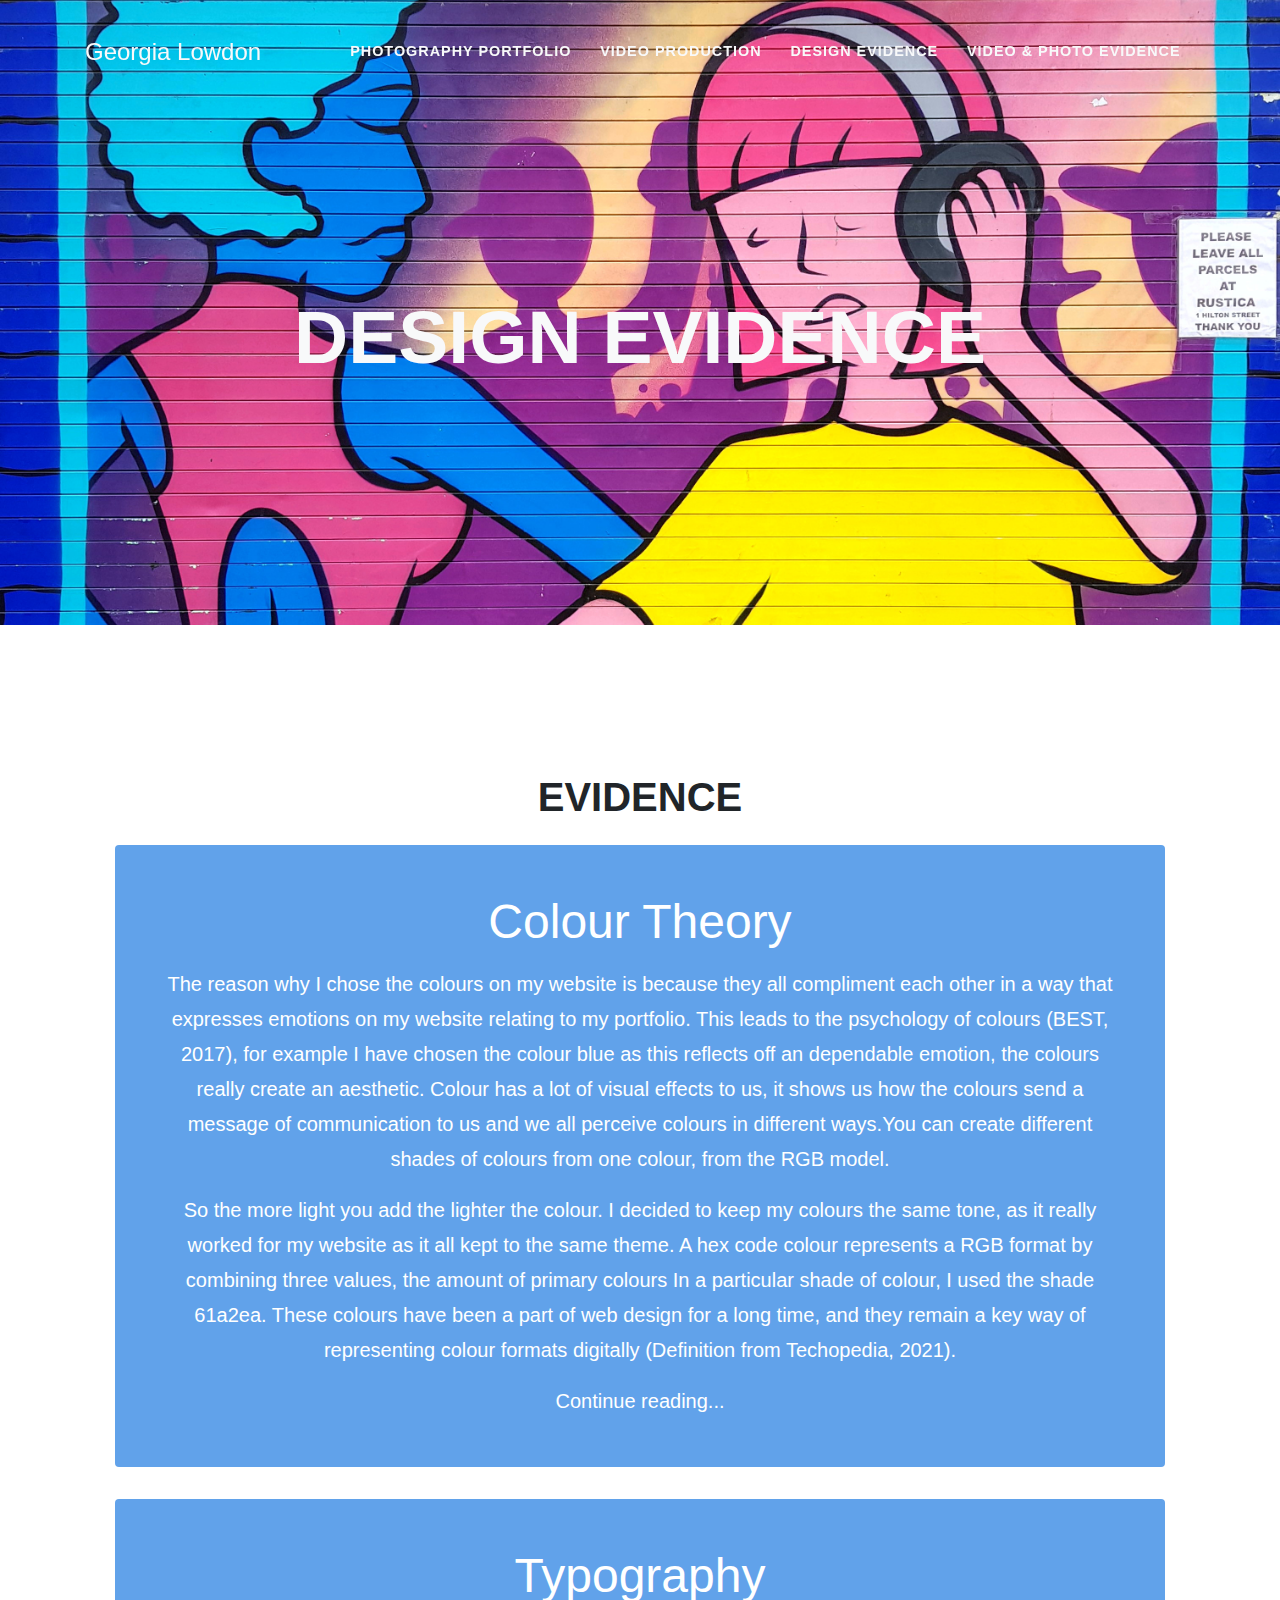
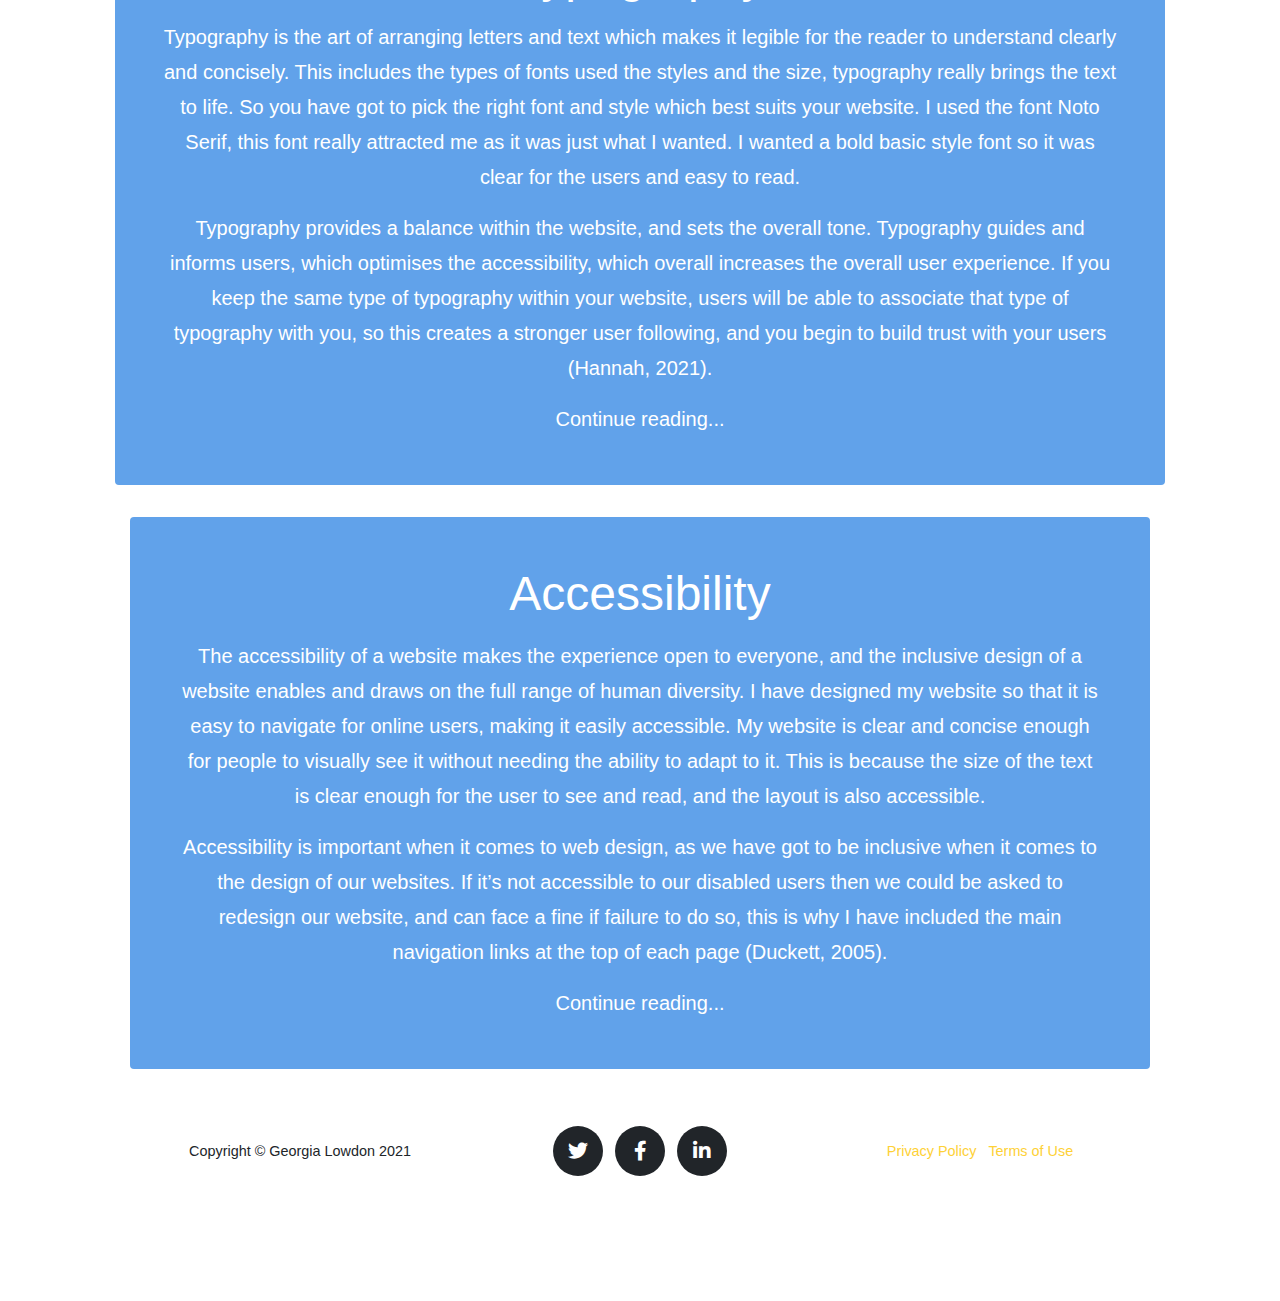
==== design-evidence.html @ f5ad0b50 "Changed some words of colour theory" ====
<!DOCTYPE html>
<html lang="en">

<head>

  <meta charset="utf-8">
  <meta name="viewport" content="width=device-width, initial-scale=1, shrink-to-fit=no">
  <meta name="description" content="">
  <meta name="author" content="">

  <title>Georgia Lowdon</title>

  <!-- Bootstrap core CSS -->
  <link href="vendor/bootstrap/css/bootstrap.min.css" rel="stylesheet">

  <!-- Custom fonts for this template -->
  <link href="vendor/fontawesome-free/css/all.min.css" rel="stylesheet" type="text/css">
  <link href="https://fonts.googleapis.com/css?family=Montserrat:400,700" rel="stylesheet" type="text/css">
  <link href='https://fonts.googleapis.com/css?family=Kaushan+Script' rel='stylesheet' type='text/css'>
  <link href='https://fonts.googleapis.com/css?family=Droid+Serif:400,700,400italic,700italic' rel='stylesheet' type='text/css'>
  <link href='https://fonts.googleapis.com/css?family=Roboto+Slab:400,100,300,700' rel='stylesheet' type='text/css'>
  <link href="https://fonts.googleapis.com/css2?family=Noto+Serif:wght@700&display=swap" rel="stylesheet">
  <link href="https://fonts.googleapis.com/css2?family=Noto+Serif&display=swap" rel="stylesheet">

  <!-- Custom styles for this template -->
  <link href="css/agency.css" rel="stylesheet">

</head>

<body id="page-top">

  <!-- Navigation -->
  <nav class="navbar navbar-expand-lg navbar-dark fixed-top" id="mainNav">
    <div class="container">
      <a class="navbar-brand" href="index.html">Georgia Lowdon</a>
      <button class="navbar-toggler navbar-toggler-right" type="button" data-toggle="collapse" data-target="#navbarResponsive" aria-controls="navbarResponsive" aria-expanded="false" aria-label="Toggle navigation">
        Menu
        <i class="fas fa-bars"></i>
      </button>
      <div class="collapse navbar-collapse" id="navbarResponsive">
        <ul class="navbar-nav text-uppercase ml-auto">
          <li class="nav-item">
            <a class="nav-link" href="photography-portfolio.html">Photography Portfolio</a>
          </li>
          <li class="nav-item">
            <a class="nav-link" href="video-production.html">Video Production</a>
          </li>
          <li class="nav-item">
            <a class="nav-link" href="design-evidence.html">Design Evidence</a>
          </li>
          <li class="nav-item">
            <a class="nav-link" href="video-photography-evidence.html">Video & Photo Evidence</a>
          </li>

        </ul>
      </div>
    </div>
  </nav>

  <!-- Header -->
  <header class="masthead">
    <div class="container">
      <div class="intro-text">
        <div class="intro-heading text-uppercase">Design Evidence</div>
      </div>
    </div>
  </header>

  <!-- Page Content -->
  <div class="container mt-5">

    <!-- About -->
    <section class="page-section" id="about">
      <div class="container">
        <div class="row">
          <div class="col-lg-12 text-center">
            <h2 class="section-heading text-uppercase">Evidence</h2>
            <!-- One Featured Post -->

<div class="container mt-4">

        <div class="jumbotron p-3 p-md-5 text-white rounded featured-background">
          <div class="col-md-12 px-0">
            <h1 class="display-4 font-">Colour Theory</h1>
            <p class="lead my-3">The reason why I chose the colours on my website is because they all compliment each other in a way that expresses emotions on my website relating to my portfolio. This leads to the psychology of colours (BEST, 2017), for example I have chosen the colour blue as this reflects off an dependable emotion, the colours really create an aesthetic. Colour has a lot of visual effects to us, it shows us how the colours send a message of communication to us and we all perceive colours in different ways.You can create different shades of colours from one colour, from the RGB model.</p>
            <p class="lead my-3">So the more light you add the lighter the colour. I decided to keep my colours the same tone, as it really worked for my website as it all kept to the same theme. A hex code colour represents a RGB format by combining three values, the amount of primary colours In a particular shade of colour, I used the shade 61a2ea. These colours have been a part of web design for a long time, and they remain a key way of representing colour formats digitally (Definition from Techopedia, 2021).</p>
            <p class="lead mb-0">Continue reading...</p>
          </div>
        </div>

  </div>

<!-- End of One Featured Post -->

<!-- One Featured Post -->

<div class="container mt-4">

<div class="jumbotron p-3 p-md-5 text-white rounded featured-background">
<div class="col-md-12 px-0">
<h1 class="display-4 font-">Typography</h1>
<p class="lead my-3">Typography is the art of arranging letters and text which makes it legible for the reader to understand clearly and concisely. This includes the types of fonts used the styles and the size, typography really brings the text to life. So you have got to pick the right font and style which best suits your website. I used the font Noto Serif, this font really attracted me as it was just what I wanted. I wanted a bold basic style font so it was clear for the users and easy to read.</p>
<p class="lead my-3">Typography provides a balance within the website, and sets the overall tone. Typography guides and informs users, which optimises the accessibility, which overall increases the overall user experience. If you keep the same type of typography within your website, users will be able to associate that type of typography with you, so this creates a stronger user following, and you begin to build trust with your users (Hannah, 2021).</p>
<p class="lead mb-0">Continue reading...</p>
</div>

</div>

<!-- End of One Featured Post -->

<!-- One Featured Post -->

<div class="container mt-4">

<div class="jumbotron p-3 p-md-5 text-white rounded featured-background">
<div class="col-md-12 px-0">
<h1 class="display-4 font-">Accessibility</h1>
<p class="lead my-3">The accessibility of a website makes the experience open to everyone, and the inclusive design of a website enables and draws on the full range of human diversity. I have designed my website so that it is easy to navigate for online users, making it easily accessible. My website is clear and concise enough for people to visually see it without needing the ability to adapt to it. This is because the size of the text is clear enough for the user to see and read, and the layout is also accessible.</p>
<p class="lead my-3">Accessibility is important when it comes to web design, as we have got to be inclusive when it comes to the design of our websites. If it’s not accessible to our disabled users then we could be asked to redesign our website, and can face a fine if failure to do so, this is why I have included the main navigation links at the top of each page (Duckett, 2005).</p>
<p class="lead mb-0">Continue reading...</p>
</div>

</div>

<!-- End of One Featured Post -->





  <!-- Footer -->
  <footer class="footer">
    <div class="container">
      <div class="row align-items-center">
        <div class="col-md-4">
          <span class="copyright">Copyright &copy; Georgia Lowdon 2021</span>
        </div>
        <div class="col-md-4">
          <ul class="list-inline social-buttons">
            <li class="list-inline-item">
              <a href="#">
                <i class="fab fa-twitter"></i>
              </a>
            </li>
            <li class="list-inline-item">
              <a href="#">
                <i class="fab fa-facebook-f"></i>
              </a>
            </li>
            <li class="list-inline-item">
              <a href="#">
                <i class="fab fa-linkedin-in"></i>
              </a>
            </li>
          </ul>
        </div>
        <div class="col-md-4">
          <ul class="list-inline quicklinks">
            <li class="list-inline-item">
              <a href="#">Privacy Policy</a>
            </li>
            <li class="list-inline-item">
              <a href="#">Terms of Use</a>
            </li>
          </ul>
        </div>
      </div>
    </div>
  </footer>

  <!-- Portfolio Modals -->

  <!-- Modal 1 -->
  <div class="portfolio-modal modal fade" id="portfolioModal1" tabindex="-1" role="dialog" aria-hidden="true">
    <div class="modal-dialog">
      <div class="modal-content">
        <div class="close-modal" data-dismiss="modal">
          <div class="lr">
            <div class="rl"></div>
          </div>
        </div>
        <div class="container">
          <div class="row">
            <div class="col-lg-8 mx-auto">
              <div class="modal-body">
                <!-- Project Details Go Here -->
                <h2 class="text-uppercase">Project Name</h2>
                <p class="item-intro text-muted">Lorem ipsum dolor sit amet consectetur.</p>
                <img class="img-fluid d-block mx-auto" src="img/portfolio/01-full.jpg" alt="">
                <p>Use this area to describe your project. Lorem ipsum dolor sit amet, consectetur adipisicing elit. Est blanditiis dolorem culpa incidunt minus dignissimos deserunt repellat aperiam quasi sunt officia expedita beatae cupiditate, maiores repudiandae, nostrum, reiciendis facere nemo!</p>
                <ul class="list-inline">
                  <li>Date: January 2017</li>
                  <li>Client: Threads</li>
                  <li>Category: Illustration</li>
                </ul>
                <button class="btn btn-primary" data-dismiss="modal" type="button">
                  <i class="fas fa-times"></i>
                  Close Project</button>
              </div>
            </div>
          </div>
        </div>
      </div>
    </div>
  </div>

  <!-- Modal 2 -->
  <div class="portfolio-modal modal fade" id="portfolioModal2" tabindex="-1" role="dialog" aria-hidden="true">
    <div class="modal-dialog">
      <div class="modal-content">
        <div class="close-modal" data-dismiss="modal">
          <div class="lr">
            <div class="rl"></div>
          </div>
        </div>
        <div class="container">
          <div class="row">
            <div class="col-lg-8 mx-auto">
              <div class="modal-body">
                <!-- Project Details Go Here -->
                <h2 class="text-uppercase">Project Name</h2>
                <p class="item-intro text-muted">Lorem ipsum dolor sit amet consectetur.</p>
                <img class="img-fluid d-block mx-auto" src="img/portfolio/02-full.jpg" alt="">
                <p>Use this area to describe your project. Lorem ipsum dolor sit amet, consectetur adipisicing elit. Est blanditiis dolorem culpa incidunt minus dignissimos deserunt repellat aperiam quasi sunt officia expedita beatae cupiditate, maiores repudiandae, nostrum, reiciendis facere nemo!</p>
                <ul class="list-inline">
                  <li>Date: January 2017</li>
                  <li>Client: Explore</li>
                  <li>Category: Graphic Design</li>
                </ul>
                <button class="btn btn-primary" data-dismiss="modal" type="button">
                  <i class="fas fa-times"></i>
                  Close Project</button>
              </div>
            </div>
          </div>
        </div>
      </div>
    </div>
  </div>

  <!-- Modal 3 -->
  <div class="portfolio-modal modal fade" id="portfolioModal3" tabindex="-1" role="dialog" aria-hidden="true">
    <div class="modal-dialog">
      <div class="modal-content">
        <div class="close-modal" data-dismiss="modal">
          <div class="lr">
            <div class="rl"></div>
          </div>
        </div>
        <div class="container">
          <div class="row">
            <div class="col-lg-8 mx-auto">
              <div class="modal-body">
                <!-- Project Details Go Here -->
                <h2 class="text-uppercase">Project Name</h2>
                <p class="item-intro text-muted">Lorem ipsum dolor sit amet consectetur.</p>
                <img class="img-fluid d-block mx-auto" src="img/portfolio/03-full.jpg" alt="">
                <p>Use this area to describe your project. Lorem ipsum dolor sit amet, consectetur adipisicing elit. Est blanditiis dolorem culpa incidunt minus dignissimos deserunt repellat aperiam quasi sunt officia expedita beatae cupiditate, maiores repudiandae, nostrum, reiciendis facere nemo!</p>
                <ul class="list-inline">
                  <li>Date: January 2017</li>
                  <li>Client: Finish</li>
                  <li>Category: Identity</li>
                </ul>
                <button class="btn btn-primary" data-dismiss="modal" type="button">
                  <i class="fas fa-times"></i>
                  Close Project</button>
              </div>
            </div>
          </div>
        </div>
      </div>
    </div>
  </div>

  <!-- Modal 4 -->
  <div class="portfolio-modal modal fade" id="portfolioModal4" tabindex="-1" role="dialog" aria-hidden="true">
    <div class="modal-dialog">
      <div class="modal-content">
        <div class="close-modal" data-dismiss="modal">
          <div class="lr">
            <div class="rl"></div>
          </div>
        </div>
        <div class="container">
          <div class="row">
            <div class="col-lg-8 mx-auto">
              <div class="modal-body">
                <!-- Project Details Go Here -->
                <h2 class="text-uppercase">Project Name</h2>
                <p class="item-intro text-muted">Lorem ipsum dolor sit amet consectetur.</p>
                <img class="img-fluid d-block mx-auto" src="img/portfolio/04-full.jpg" alt="">
                <p>Use this area to describe your project. Lorem ipsum dolor sit amet, consectetur adipisicing elit. Est blanditiis dolorem culpa incidunt minus dignissimos deserunt repellat aperiam quasi sunt officia expedita beatae cupiditate, maiores repudiandae, nostrum, reiciendis facere nemo!</p>
                <ul class="list-inline">
                  <li>Date: January 2017</li>
                  <li>Client: Lines</li>
                  <li>Category: Branding</li>
                </ul>
                <button class="btn btn-primary" data-dismiss="modal" type="button">
                  <i class="fas fa-times"></i>
                  Close Project</button>
              </div>
            </div>
          </div>
        </div>
      </div>
    </div>
  </div>

  <!-- Modal 5 -->
  <div class="portfolio-modal modal fade" id="portfolioModal5" tabindex="-1" role="dialog" aria-hidden="true">
    <div class="modal-dialog">
      <div class="modal-content">
        <div class="close-modal" data-dismiss="modal">
          <div class="lr">
            <div class="rl"></div>
          </div>
        </div>
        <div class="container">
          <div class="row">
            <div class="col-lg-8 mx-auto">
              <div class="modal-body">
                <!-- Project Details Go Here -->
                <h2 class="text-uppercase">Project Name</h2>
                <p class="item-intro text-muted">Lorem ipsum dolor sit amet consectetur.</p>
                <img class="img-fluid d-block mx-auto" src="img/portfolio/05-full.jpg" alt="">
                <p>Use this area to describe your project. Lorem ipsum dolor sit amet, consectetur adipisicing elit. Est blanditiis dolorem culpa incidunt minus dignissimos deserunt repellat aperiam quasi sunt officia expedita beatae cupiditate, maiores repudiandae, nostrum, reiciendis facere nemo!</p>
                <ul class="list-inline">
                  <li>Date: January 2017</li>
                  <li>Client: Southwest</li>
                  <li>Category: Website Design</li>
                </ul>
                <button class="btn btn-primary" data-dismiss="modal" type="button">
                  <i class="fas fa-times"></i>
                  Close Project</button>
              </div>
            </div>
          </div>
        </div>
      </div>
    </div>
  </div>

  <!-- Modal 6 -->
  <div class="portfolio-modal modal fade" id="portfolioModal6" tabindex="-1" role="dialog" aria-hidden="true">
    <div class="modal-dialog">
      <div class="modal-content">
        <div class="close-modal" data-dismiss="modal">
          <div class="lr">
            <div class="rl"></div>
          </div>
        </div>
        <div class="container">
          <div class="row">
            <div class="col-lg-8 mx-auto">
              <div class="modal-body">
                <!-- Project Details Go Here -->
                <h2 class="text-uppercase">Project Name</h2>
                <p class="item-intro text-muted">Lorem ipsum dolor sit amet consectetur.</p>
                <img class="img-fluid d-block mx-auto" src="img/portfolio/06-full.jpg" alt="">
                <p>Use this area to describe your project. Lorem ipsum dolor sit amet, consectetur adipisicing elit. Est blanditiis dolorem culpa incidunt minus dignissimos deserunt repellat aperiam quasi sunt officia expedita beatae cupiditate, maiores repudiandae, nostrum, reiciendis facere nemo!</p>
                <ul class="list-inline">
                  <li>Date: January 2017</li>
                  <li>Client: Window</li>
                  <li>Category: Photography</li>
                </ul>
                <button class="btn btn-primary" data-dismiss="modal" type="button">
                  <i class="fas fa-times"></i>
                  Close Project</button>
              </div>
            </div>
          </div>
        </div>
      </div>
    </div>
  </div>

  <!-- Bootstrap core JavaScript -->
  <script src="vendor/jquery/jquery.min.js"></script>
  <script src="vendor/bootstrap/js/bootstrap.bundle.min.js"></script>

  <!-- Plugin JavaScript -->
  <script src="vendor/jquery-easing/jquery.easing.min.js"></script>



  <!-- Custom scripts for this template -->
  <script src="js/agency.min.js"></script>

</body>

</html>
---- css/agency.css ----
/*!
 * Start Bootstrap - Agency v5.2.2 (https://startbootstrap.com/template-overviews/agency)
 * Copyright 2013-2019 Start Bootstrap
 * Licensed under MIT (https://github.com/BlackrockDigital/startbootstrap-agency/blob/master/LICENSE)
 */

body {
  overflow-x: hidden;
  font-family: 'Cabin', sans-serif;
}

p {
  line-height: 1.75;
}

a {
  color: #fed136;
}

a:hover {
  color: #fec503;
}

.text-primary {
  color: #fed136 !important;
}

h1,
h2,
h3,
h4,
h5,
h6 {
  font-weight: 700;
font-family: 'Cabin', sans-serif;
}

.page-section {
  padding: 100px 0;
}

.page-section h2.section-heading {
  font-size: 40px;
  margin-top: 0;
  margin-bottom: 15px;
}

.page-section h3.section-subheading {
  font-size: 16px;
  font-weight: 400;
  font-style: normal;
  margin-bottom: 75px;
  text-transform: none;
  font-family: 'Cabin', sans-serif;
}

@media (min-width: 768px) {
  section {
    padding: 150px 0;
  }
}

::-moz-selection {
  background: #fed136;
  text-shadow: none;
}

::selection {
  background: #fed136;
  text-shadow: none;
}

img::-moz-selection {
  background: transparent;
}

img::selection {
  background: transparent;
}

img::-moz-selection {
  background: transparent;
}

.btn {
font-family: 'Cabin', sans-serif;
}

.btn-xl {
  font-size: 18px;
  padding: 20px 40px;
}

.btn-primary {
  background-color: #d61f31;
  border-color: #d61f31;
}

.btn-primary:active, .btn-primary:focus, .btn-primary:hover {
  background-color: #fec810 !important;
  border-color: #fec810 !important;
  color: #d61f31;
}

.btn-primary:active, .btn-primary:focus {
  box-shadow: 0 0 0 0.2rem rgba(254, 209, 55, 0.5) !important;
}

/* Featured Posts
------------------------- */

.featured-background {
  background-color: #61a2ea;
}

.display-4 {
  font-size: 2.5rem;
}
@media (min-width: 768px) {
  .display-4 {
    font-size: 3rem;
  }
}

.card-img-right {
  height: 100%;
  border-radius: 0 3px 3px 0;
}

.flex-auto {
  -ms-flex: 0 0 auto;
  -webkit-box-flex: 0;
  flex: 0 0 auto;
}

.h-250 { height: 250px; }
@media (min-width: 768px) {
  .h-md-250 { height: 250px; }
}

.border-top { border-top: 1px solid #e5e5e5; }
.border-bottom { border-bottom: 1px solid #e5e5e5; }

.box-shadow { box-shadow: 0 .25rem .75rem rgba(0, 0, 0, .05); }

/*
 * Blog name and description
 */
.blog-title {
  margin-bottom: 0;
  font-size: 2rem;
  font-weight: 400;
}
.blog-description {
  font-size: 1.1rem;
  color: #999;
}

@media (min-width: 40em) {
  .blog-title {
    font-size: 3.5rem;
  }
}

/* Featured Posts End
------------------------- */

#mainNav {
  background-color: #212529;
}

#mainNav .navbar-toggler {
  font-size: 12px;
  right: 0;
  padding: 13px;
  text-transform: uppercase;
  color: white;
  border: 0;
  background-color:#f8f9fa ;
font-family: 'Cabin', sans-serif;
}

#mainNav .navbar-brand {
  color:  #f8f9fa;
  font-family: 'Cabin', sans-serif;
}

#mainNav .navbar-brand.active, #mainNav .navbar-brand:active, #mainNav .navbar-brand:focus, #mainNav .navbar-brand:hover {
  color: #f8f9fa;
}

#mainNav .navbar-nav .nav-item .nav-link {
  font-size: 90%;
  font-weight: bold;
  padding: 0.75em 0;
  letter-spacing: 1px;
  color: #f8f9fa;
font-family: 'Cabin', sans-serif;
}

#mainNav .navbar-nav .nav-item .nav-link.active, #mainNav .navbar-nav .nav-item .nav-link:hover {
  color: #61a2ea;
}

@media (min-width: 992px) {
  #mainNav {
    padding-top: 25px;
    padding-bottom: 25px;
    transition: padding-top 0.3s, padding-bottom 0.3s;
    border: none;
    background-color: transparent;
  }
  #mainNav .navbar-brand {
    font-size: 1.5em;
    transition: all 0.3s;
  }
  #mainNav .navbar-nav .nav-item .nav-link {
    padding: 1.1em 1em !important;
  }
  #mainNav.navbar-shrink {
    padding-top: 0;
    padding-bottom: 0;
    background-color: #212529;
  }
  #mainNav.navbar-shrink .navbar-brand {
    font-size: 1.25em;
    padding: 12px 0;
  }
}

header.masthead {
  text-align: center;
  color: #f8f9fa;
  background-image: url("../img/portfolio-image-8.jpg");
  background-repeat: no-repeat;
  background-attachment: scroll;
  background-position: center center;
  background-size: cover;
}

header.masthead .intro-text {
  padding-top: 150px;
  padding-bottom: 100px;
}

header.masthead .intro-text .intro-lead-in {
  font-size: 22px;
  font-style: normal;
  line-height: 22px;
  margin-bottom: 25px;
  font-family: 'Cabin', sans-serif;
}

header.masthead .intro-text .intro-heading {
  font-size: 50px;
  font-weight: 700;
  line-height: 50px;
  margin-bottom: 25px;
font-family: 'Cabin', sans-serif;
}

@media (min-width: 768px) {
  header.masthead .intro-text {
    padding-top: 300px;
    padding-bottom: 200px;
  }
  header.masthead .intro-text .intro-lead-in {
    font-size: 40px;
    font-style: italic;
    line-height: 40px;
    margin-bottom: 25px;
    font-family: 'Cabin', sans-serif;
  }
  header.masthead .intro-text .intro-heading {
    font-size: 75px;
    font-weight: 700;
    line-height: 75px;
    margin-bottom: 50px;
font-family: 'Cabin', sans-serif;
  }
}

.service-heading {
  margin: 15px 0;
  text-transform: none;
}

#portfolio .portfolio-item {
  right: 0;
  margin: 0 0 15px;
}

#portfolio .portfolio-item .portfolio-link {
  position: relative;
  display: block;
  max-width: 400px;
  margin: 0 auto;
  cursor: pointer;
}

#portfolio .portfolio-item .portfolio-link .portfolio-hover {
  position: absolute;
  width: 100%;
  height: 100%;
  transition: all ease 0.5s;
  opacity: 0;
  background: rgba(254, 209, 54, 0.9);
}

#portfolio .portfolio-item .portfolio-link .portfolio-hover:hover {
  opacity: 1;
}

#portfolio .portfolio-item .portfolio-link .portfolio-hover .portfolio-hover-content {
  font-size: 20px;
  position: absolute;
  top: 50%;
  width: 100%;
  height: 20px;
  margin-top: -12px;
  text-align: center;
  color: white;
}

#portfolio .portfolio-item .portfolio-link .portfolio-hover .portfolio-hover-content i {
  margin-top: -12px;
}

#portfolio .portfolio-item .portfolio-link .portfolio-hover .portfolio-hover-content h3,
#portfolio .portfolio-item .portfolio-link .portfolio-hover .portfolio-hover-content h4 {
  margin: 0;
}

#portfolio .portfolio-item .portfolio-caption {
  max-width: 400px;
  margin: 0 auto;
  padding: 25px;
  text-align: center;
  background-color: #fff;
}

#portfolio .portfolio-item .portfolio-caption h4 {
  margin: 0;
  text-transform: none;
}

#portfolio .portfolio-item .portfolio-caption p {
  font-size: 16px;
  font-style: italic;
  margin: 0;
  font-family: 'Cabin', sans-serif;
}

#portfolio * {
  z-index: 2;
}

@media (min-width: 767px) {
  #portfolio .portfolio-item {
    margin: 0 0 30px;
  }
}

.portfolio-modal .modal-dialog {
  margin: 1rem;
  max-width: 100vw;
}

.portfolio-modal .modal-content {
  padding: 100px 0;
  text-align: center;
}

.portfolio-modal .modal-content h2 {
  font-size: 3em;
  margin-bottom: 15px;
}

.portfolio-modal .modal-content p {
  margin-bottom: 30px;
}

.portfolio-modal .modal-content p.item-intro {
  font-size: 16px;
  font-style: italic;
  margin: 20px 0 30px;
  font-family: 'Cabin', sans-serif;
}

.portfolio-modal .modal-content ul.list-inline {
  margin-top: 0;
  margin-bottom: 30px;
}

.portfolio-modal .modal-content img {
  margin-bottom: 30px;
}

.portfolio-modal .modal-content button {
  cursor: pointer;
}

.portfolio-modal .close-modal {
  position: absolute;
  top: 25px;
  right: 25px;
  width: 75px;
  height: 75px;
  cursor: pointer;
  background-color: transparent;
}

.portfolio-modal .close-modal:hover {
  opacity: 0.3;
}

.portfolio-modal .close-modal .lr {
  /* Safari and Chrome */
  z-index: 1051;
  width: 1px;
  height: 75px;
  margin-left: 35px;
  /* IE 9 */
  transform: rotate(45deg);
  background-color: #212529;
}

.portfolio-modal .close-modal .lr .rl {
  /* Safari and Chrome */
  z-index: 1052;
  width: 1px;
  height: 75px;
  /* IE 9 */
  transform: rotate(90deg);
  background-color: #212529;
}

.timeline {
  position: relative;
  padding: 0;
  list-style: none;
}

.timeline:before {
  position: absolute;
  top: 0;
  bottom: 0;
  left: 40px;
  width: 2px;
  margin-left: -1.5px;
  content: '';
  background-color: #e9ecef;
}

.timeline > li {
  position: relative;
  min-height: 50px;
  margin-bottom: 50px;
}

.timeline > li:after, .timeline > li:before {
  display: table;
  content: ' ';
}

.timeline > li:after {
  clear: both;
}

.timeline > li .timeline-panel {
  position: relative;
  float: right;
  width: 100%;
  padding: 0 20px 0 100px;
  text-align: left;
}

.timeline > li .timeline-panel:before {
  right: auto;
  left: -15px;
  border-right-width: 15px;
  border-left-width: 0;
}

.timeline > li .timeline-panel:after {
  right: auto;
  left: -14px;
  border-right-width: 14px;
  border-left-width: 0;
}

.timeline > li .timeline-image {
  position: absolute;
  z-index: 100;
  left: 0;
  width: 80px;
  height: 80px;
  margin-left: 0;
  text-align: center;
  color: white;
  border: 7px solid #e9ecef;
  border-radius: 100%;
  background-color: #fed136;
}

.timeline > li .timeline-image h4 {
  font-size: 10px;
  line-height: 14px;
  margin-top: 12px;
}

.timeline > li.timeline-inverted > .timeline-panel {
  float: right;
  padding: 0 20px 0 100px;
  text-align: left;
}

.timeline > li.timeline-inverted > .timeline-panel:before {
  right: auto;
  left: -15px;
  border-right-width: 15px;
  border-left-width: 0;
}

.timeline > li.timeline-inverted > .timeline-panel:after {
  right: auto;
  left: -14px;
  border-right-width: 14px;
  border-left-width: 0;
}

.timeline > li:last-child {
  margin-bottom: 0;
}

.timeline .timeline-heading h4 {
  margin-top: 0;
  color: inherit;
}

.timeline .timeline-heading h4.subheading {
  text-transform: none;
}

.timeline .timeline-body > ul,
.timeline .timeline-body > p {
  margin-bottom: 0;
}

@media (min-width: 768px) {
  .timeline:before {
    left: 50%;
  }
  .timeline > li {
    min-height: 100px;
    margin-bottom: 100px;
  }
  .timeline > li .timeline-panel {
    float: left;
    width: 41%;
    padding: 0 20px 20px 30px;
    text-align: right;
  }
  .timeline > li .timeline-image {
    left: 50%;
    width: 100px;
    height: 100px;
    margin-left: -50px;
  }
  .timeline > li .timeline-image h4 {
    font-size: 13px;
    line-height: 18px;
    margin-top: 16px;
  }
  .timeline > li.timeline-inverted > .timeline-panel {
    float: right;
    padding: 0 30px 20px 20px;
    text-align: left;
  }
}

@media (min-width: 992px) {
  .timeline > li {
    min-height: 150px;
  }
  .timeline > li .timeline-panel {
    padding: 0 20px 20px;
  }
  .timeline > li .timeline-image {
    width: 150px;
    height: 150px;
    margin-left: -75px;
  }
  .timeline > li .timeline-image h4 {
    font-size: 18px;
    line-height: 26px;
    margin-top: 30px;
  }
  .timeline > li.timeline-inverted > .timeline-panel {
    padding: 0 20px 20px;
  }
}

@media (min-width: 1200px) {
  .timeline > li {
    min-height: 170px;
  }
  .timeline > li .timeline-panel {
    padding: 0 20px 20px 100px;
  }
  .timeline > li .timeline-image {
    width: 170px;
    height: 170px;
    margin-left: -85px;
  }
  .timeline > li .timeline-image h4 {
    margin-top: 40px;
  }
  .timeline > li.timeline-inverted > .timeline-panel {
    padding: 0 100px 20px 20px;
  }
}

.team-member {
  margin-bottom: 50px;
  text-align: center;
}

.team-member img {
  width: 225px;
  height: 225px;
  border: 7px solid rgba(0, 0, 0, 0.1);
}

.team-member h4 {
  margin-top: 25px;
  margin-bottom: 0;
  text-transform: none;
}

.team-member p {
  margin-top: 0;
}

section#contact {
  background-color: #212529;
  background-image: url("../img/map-image.png");
  background-repeat: no-repeat;
  background-position: center;
}

section#contact .section-heading {
  color: #fff;
}

section#contact .form-group {
  margin-bottom: 25px;
}

section#contact .form-group input,
section#contact .form-group textarea {
  padding: 20px;
}

section#contact .form-group input.form-control {
  height: auto;
}

section#contact .form-group textarea.form-control {
  height: 248px;
}

section#contact .form-control:focus {
  border-color: #fed136;
  box-shadow: none;
}

section#contact ::-webkit-input-placeholder {
  font-weight: 700;
  color: #f8f9fa;
font-family: 'Cabin', sans-serif;
}

section#contact :-moz-placeholder {
  font-weight: 700;
  color: #f8f9fa;
font-family: 'Cabin', sans-serif;
}

section#contact ::-moz-placeholder {
  font-weight: 700;
  color: #f8f9fa;
font-family: 'Cabin', sans-serif;
}

section#contact :-ms-input-placeholder {
  font-weight: 700;
  color: #f8f9fa;
font-family: 'Cabin', sans-serif;
}

.footer {
  padding: 25px 0;
  text-align: center;
}

.footer span.copyright {
  font-size: 90%;
  line-height: 40px;
  text-transform: none;
font-family: 'Cabin', sans-serif;
}

.footer ul.quicklinks {
  font-size: 90%;
  line-height: 40px;
  margin-bottom: 0;
  text-transform: none;
font-family: 'Cabin', sans-serif;
}

ul.social-buttons {
  margin-bottom: 0;
}

ul.social-buttons li a {
  font-size: 20px;
  line-height: 50px;
  display: block;
  width: 50px;
  height: 50px;
  transition: all 0.3s;
  color: white;
  border-radius: 100%;
  outline: none;
  background-color: #212529;
}

ul.social-buttons li a:active, ul.social-buttons li a:focus, ul.social-buttons li a:hover {
  background-color: #f8f9fa;
}
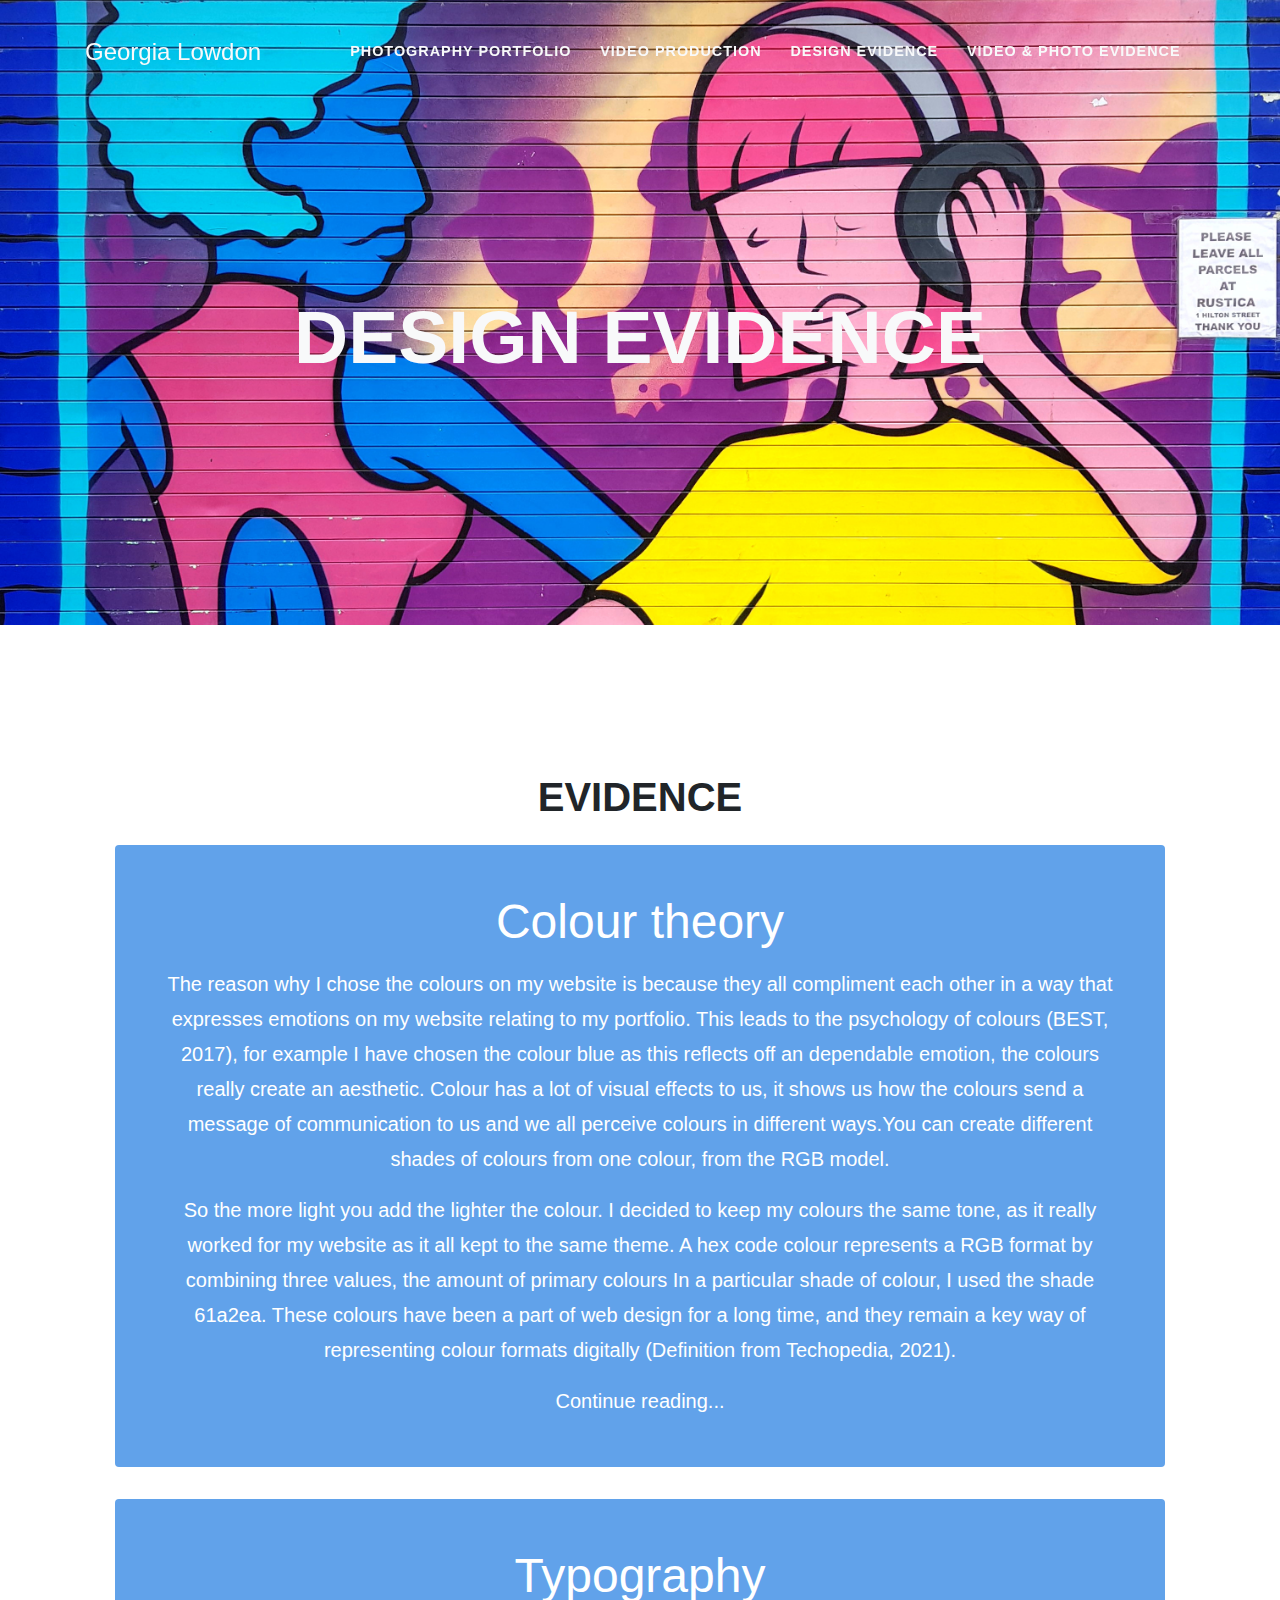
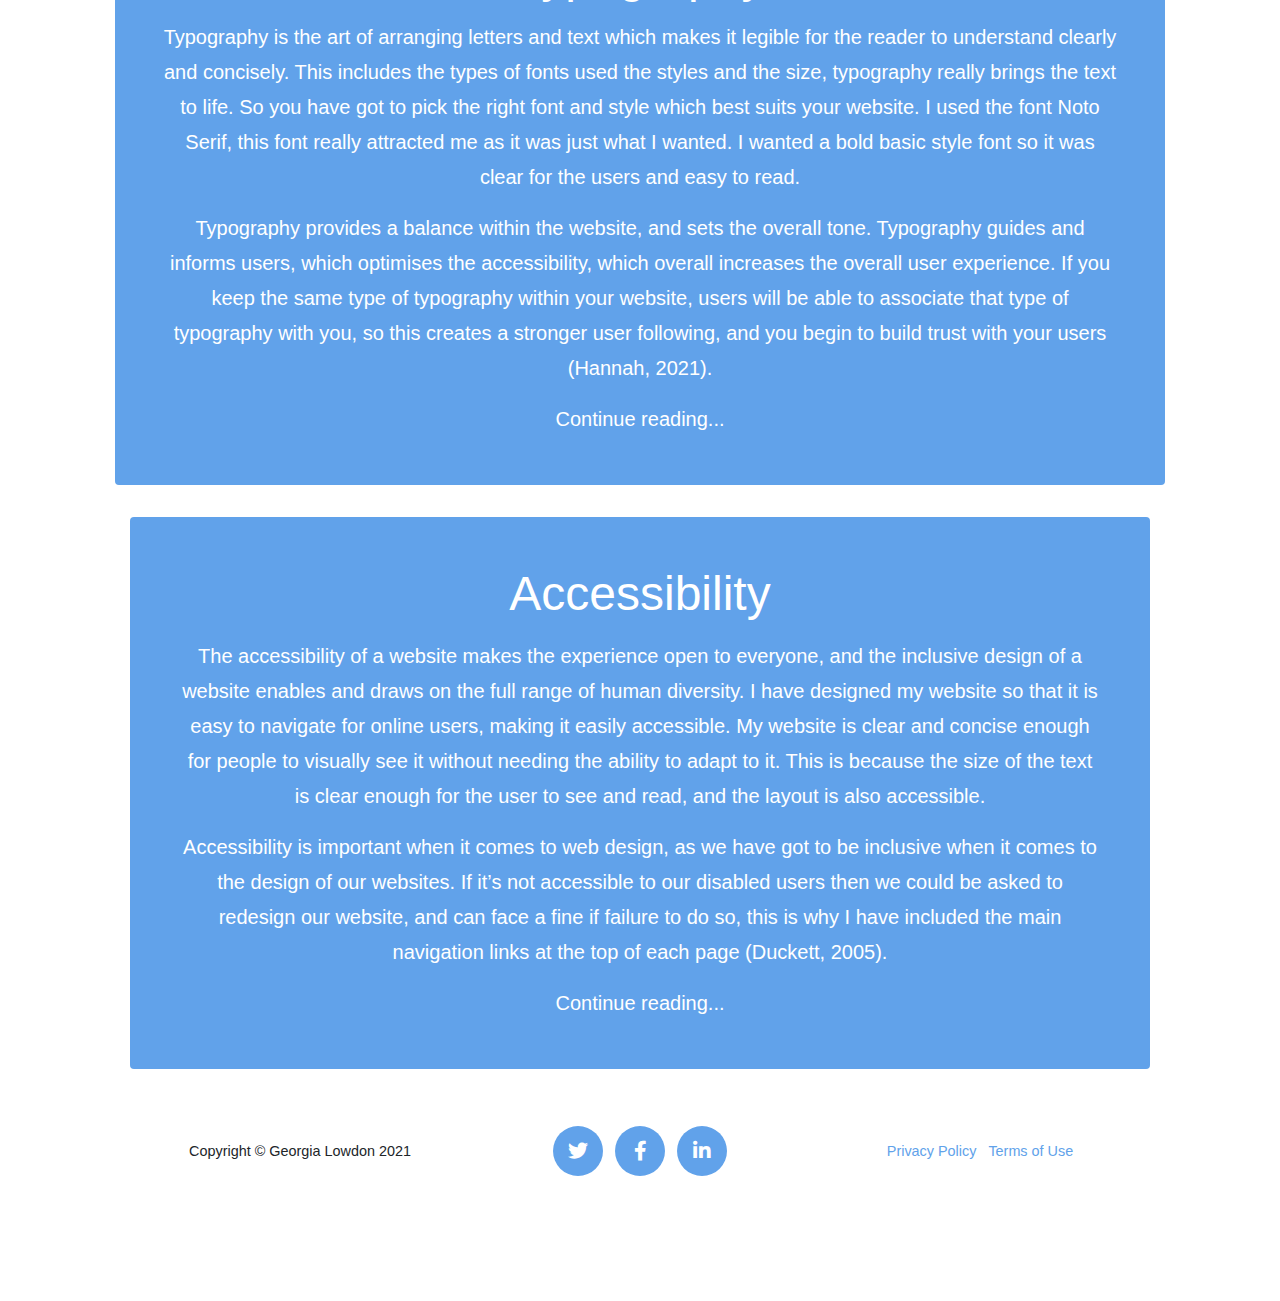
==== commit 1fa96e1a: "Changed headings" ====
--- a/design-evidence.html
+++ b/design-evidence.html
@@ -81,7 +81,7 @@
 
         <div class="jumbotron p-3 p-md-5 text-white rounded featured-background">
           <div class="col-md-12 px-0">
-            <h1 class="display-4 font-">Colour Theory</h1>
+            <h1 class="display-4 font-">Colour theory</h1>
             <p class="lead my-3">The reason why I chose the colours on my website is because they all compliment each other in a way that expresses emotions on my website relating to my portfolio. This leads to the psychology of colours (BEST, 2017), for example I have chosen the colour blue as this reflects off an dependable emotion, the colours really create an aesthetic. Colour has a lot of visual effects to us, it shows us how the colours send a message of communication to us and we all perceive colours in different ways.You can create different shades of colours from one colour, from the RGB model.</p>
             <p class="lead my-3">So the more light you add the lighter the colour. I decided to keep my colours the same tone, as it really worked for my website as it all kept to the same theme. A hex code colour represents a RGB format by combining three values, the amount of primary colours In a particular shade of colour, I used the shade 61a2ea. These colours have been a part of web design for a long time, and they remain a key way of representing colour formats digitally (Definition from Techopedia, 2021).</p>
             <p class="lead mb-0">Continue reading...</p>
--- a/css/agency.css
+++ b/css/agency.css
@@ -14,11 +14,11 @@
 }
 
 a {
-  color: #fed136;
+  color: #61a2ea;
 }
 
 a:hover {
-  color: #fec503;
+  color: #61a2ea;
 }
 
 .text-primary {
@@ -99,7 +99,7 @@
 .btn-primary:active, .btn-primary:focus, .btn-primary:hover {
   background-color: #fec810 !important;
   border-color: #fec810 !important;
-  color: #d61f31;
+  color: #61a2ea;
 }
 
 .btn-primary:active, .btn-primary:focus {
@@ -500,7 +500,7 @@
   color: white;
   border: 7px solid #e9ecef;
   border-radius: 100%;
-  background-color: #fed136;
+  background-color: #61a2ea;
 }
 
 .timeline > li .timeline-image h4 {
@@ -643,7 +643,7 @@
 }
 
 section#contact {
-  background-color: #212529;
+  background-color: #61a2ea;
   background-image: url("../img/map-image.png");
   background-repeat: no-repeat;
   background-position: center;
@@ -671,31 +671,31 @@
 }
 
 section#contact .form-control:focus {
-  border-color: #fed136;
+  border-color: #61a2ea;
   box-shadow: none;
 }
 
 section#contact ::-webkit-input-placeholder {
   font-weight: 700;
-  color: #f8f9fa;
+  color: #61a2ea;
 font-family: 'Cabin', sans-serif;
 }
 
 section#contact :-moz-placeholder {
   font-weight: 700;
-  color: #f8f9fa;
+  color: #61a2ea;
 font-family: 'Cabin', sans-serif;
 }
 
 section#contact ::-moz-placeholder {
   font-weight: 700;
-  color: #f8f9fa;
+  color: #61a2ea;
 font-family: 'Cabin', sans-serif;
 }
 
 section#contact :-ms-input-placeholder {
   font-weight: 700;
-  color: #f8f9fa;
+  color: #61a2ea;
 font-family: 'Cabin', sans-serif;
 }
 
@@ -733,9 +733,9 @@
   color: white;
   border-radius: 100%;
   outline: none;
-  background-color: #212529;
+  background-color: #61a2ea;
 }
 
 ul.social-buttons li a:active, ul.social-buttons li a:focus, ul.social-buttons li a:hover {
-  background-color: #f8f9fa;
-}
+  background-color: #61a2ea;
+}
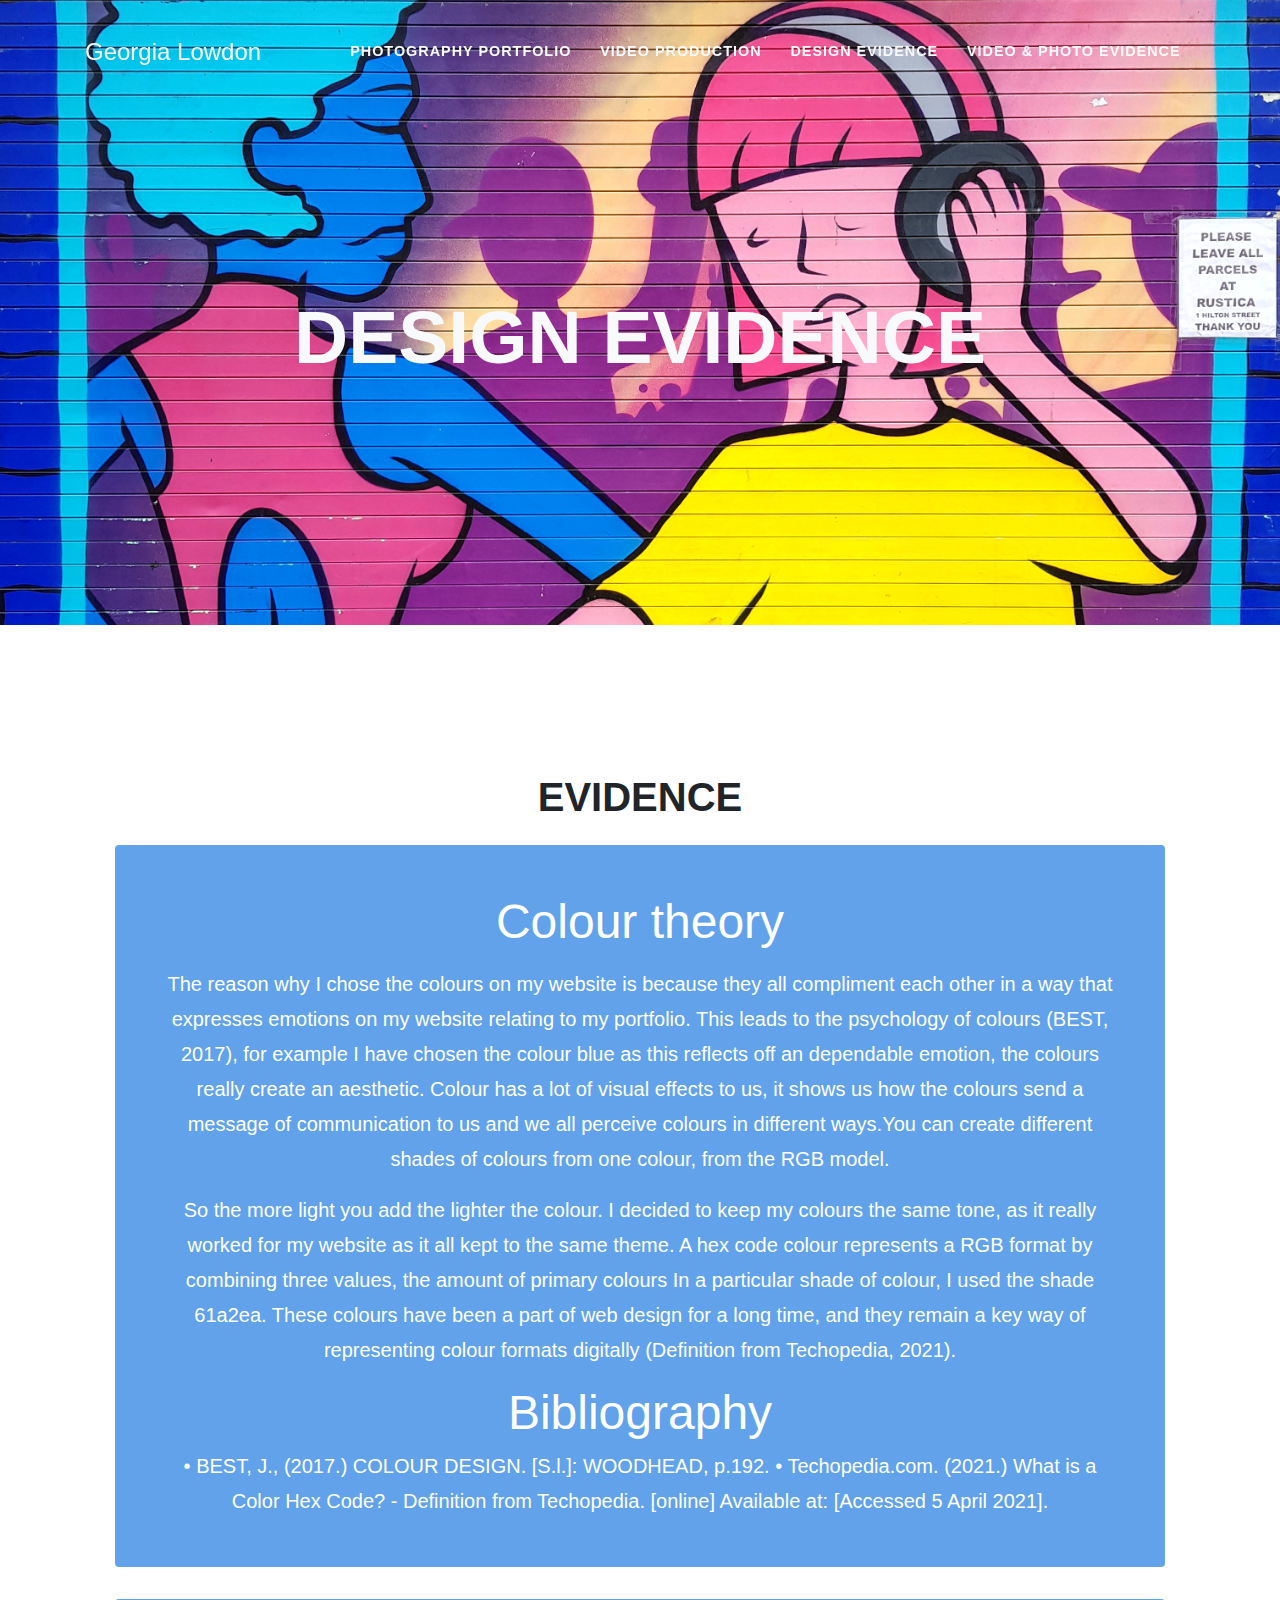
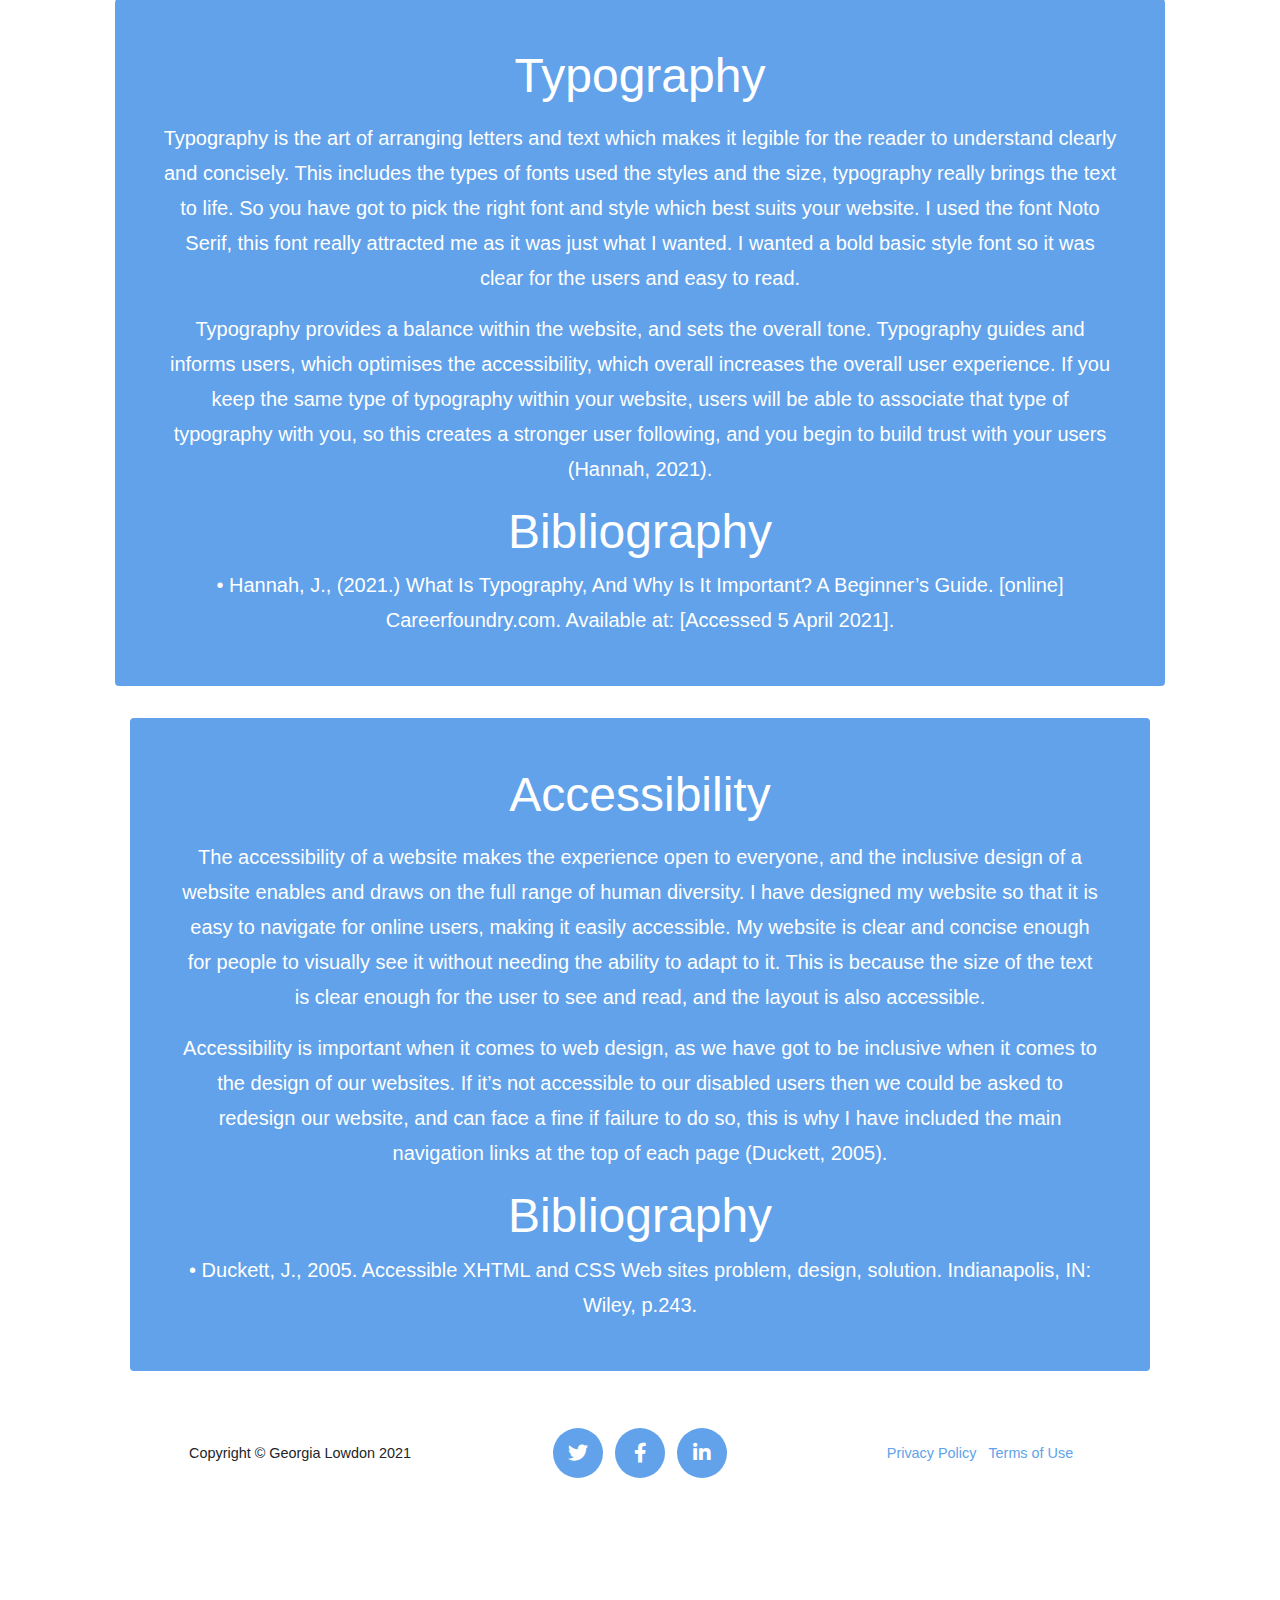
==== commit 7ac62390: "Updated bibliography" ====
--- a/design-evidence.html
+++ b/design-evidence.html
@@ -84,7 +84,10 @@
             <h1 class="display-4 font-">Colour theory</h1>
             <p class="lead my-3">The reason why I chose the colours on my website is because they all compliment each other in a way that expresses emotions on my website relating to my portfolio. This leads to the psychology of colours (BEST, 2017), for example I have chosen the colour blue as this reflects off an dependable emotion, the colours really create an aesthetic. Colour has a lot of visual effects to us, it shows us how the colours send a message of communication to us and we all perceive colours in different ways.You can create different shades of colours from one colour, from the RGB model.</p>
             <p class="lead my-3">So the more light you add the lighter the colour. I decided to keep my colours the same tone, as it really worked for my website as it all kept to the same theme. A hex code colour represents a RGB format by combining three values, the amount of primary colours In a particular shade of colour, I used the shade 61a2ea. These colours have been a part of web design for a long time, and they remain a key way of representing colour formats digitally (Definition from Techopedia, 2021).</p>
-            <p class="lead mb-0">Continue reading...</p>
+            <h1 class="display-4 font-">Bibliography</h1>
+            <p class="lead mb-0">•	BEST, J., (2017.) COLOUR DESIGN. [S.l.]: WOODHEAD, p.192.
+•	Techopedia.com. (2021.) What is a Color Hex Code? - Definition from Techopedia. [online] Available at: <https://www.techopedia.com/definition/29788/color-hex-code> [Accessed 5 April 2021].
+</p>
           </div>
         </div>
 
@@ -101,7 +104,8 @@
 <h1 class="display-4 font-">Typography</h1>
 <p class="lead my-3">Typography is the art of arranging letters and text which makes it legible for the reader to understand clearly and concisely. This includes the types of fonts used the styles and the size, typography really brings the text to life. So you have got to pick the right font and style which best suits your website. I used the font Noto Serif, this font really attracted me as it was just what I wanted. I wanted a bold basic style font so it was clear for the users and easy to read.</p>
 <p class="lead my-3">Typography provides a balance within the website, and sets the overall tone. Typography guides and informs users, which optimises the accessibility, which overall increases the overall user experience. If you keep the same type of typography within your website, users will be able to associate that type of typography with you, so this creates a stronger user following, and you begin to build trust with your users (Hannah, 2021).</p>
-<p class="lead mb-0">Continue reading...</p>
+  <h1 class="display-4 font-">Bibliography</h1>
+<p class="lead mb-0">•	Hannah, J., (2021.) What Is Typography, And Why Is It Important? A Beginner’s Guide. [online] Careerfoundry.com. Available at: <https://careerfoundry.com/en/blog/ui-design/beginners-guide-to-typography/#:~:text=In%20essence%2C%20typography%20is%20the,emotions%20and%20convey%20specific%20messages.> [Accessed 5 April 2021].</p>
 </div>
 
 </div>
@@ -117,7 +121,8 @@
 <h1 class="display-4 font-">Accessibility</h1>
 <p class="lead my-3">The accessibility of a website makes the experience open to everyone, and the inclusive design of a website enables and draws on the full range of human diversity. I have designed my website so that it is easy to navigate for online users, making it easily accessible. My website is clear and concise enough for people to visually see it without needing the ability to adapt to it. This is because the size of the text is clear enough for the user to see and read, and the layout is also accessible.</p>
 <p class="lead my-3">Accessibility is important when it comes to web design, as we have got to be inclusive when it comes to the design of our websites. If it’s not accessible to our disabled users then we could be asked to redesign our website, and can face a fine if failure to do so, this is why I have included the main navigation links at the top of each page (Duckett, 2005).</p>
-<p class="lead mb-0">Continue reading...</p>
+<h1 class="display-4 font-">Bibliography</h1>
+<p class="lead mb-0">•	Duckett, J., 2005. Accessible XHTML and CSS Web sites problem, design, solution. Indianapolis, IN: Wiley, p.243.</p>
 </div>
 
 </div>
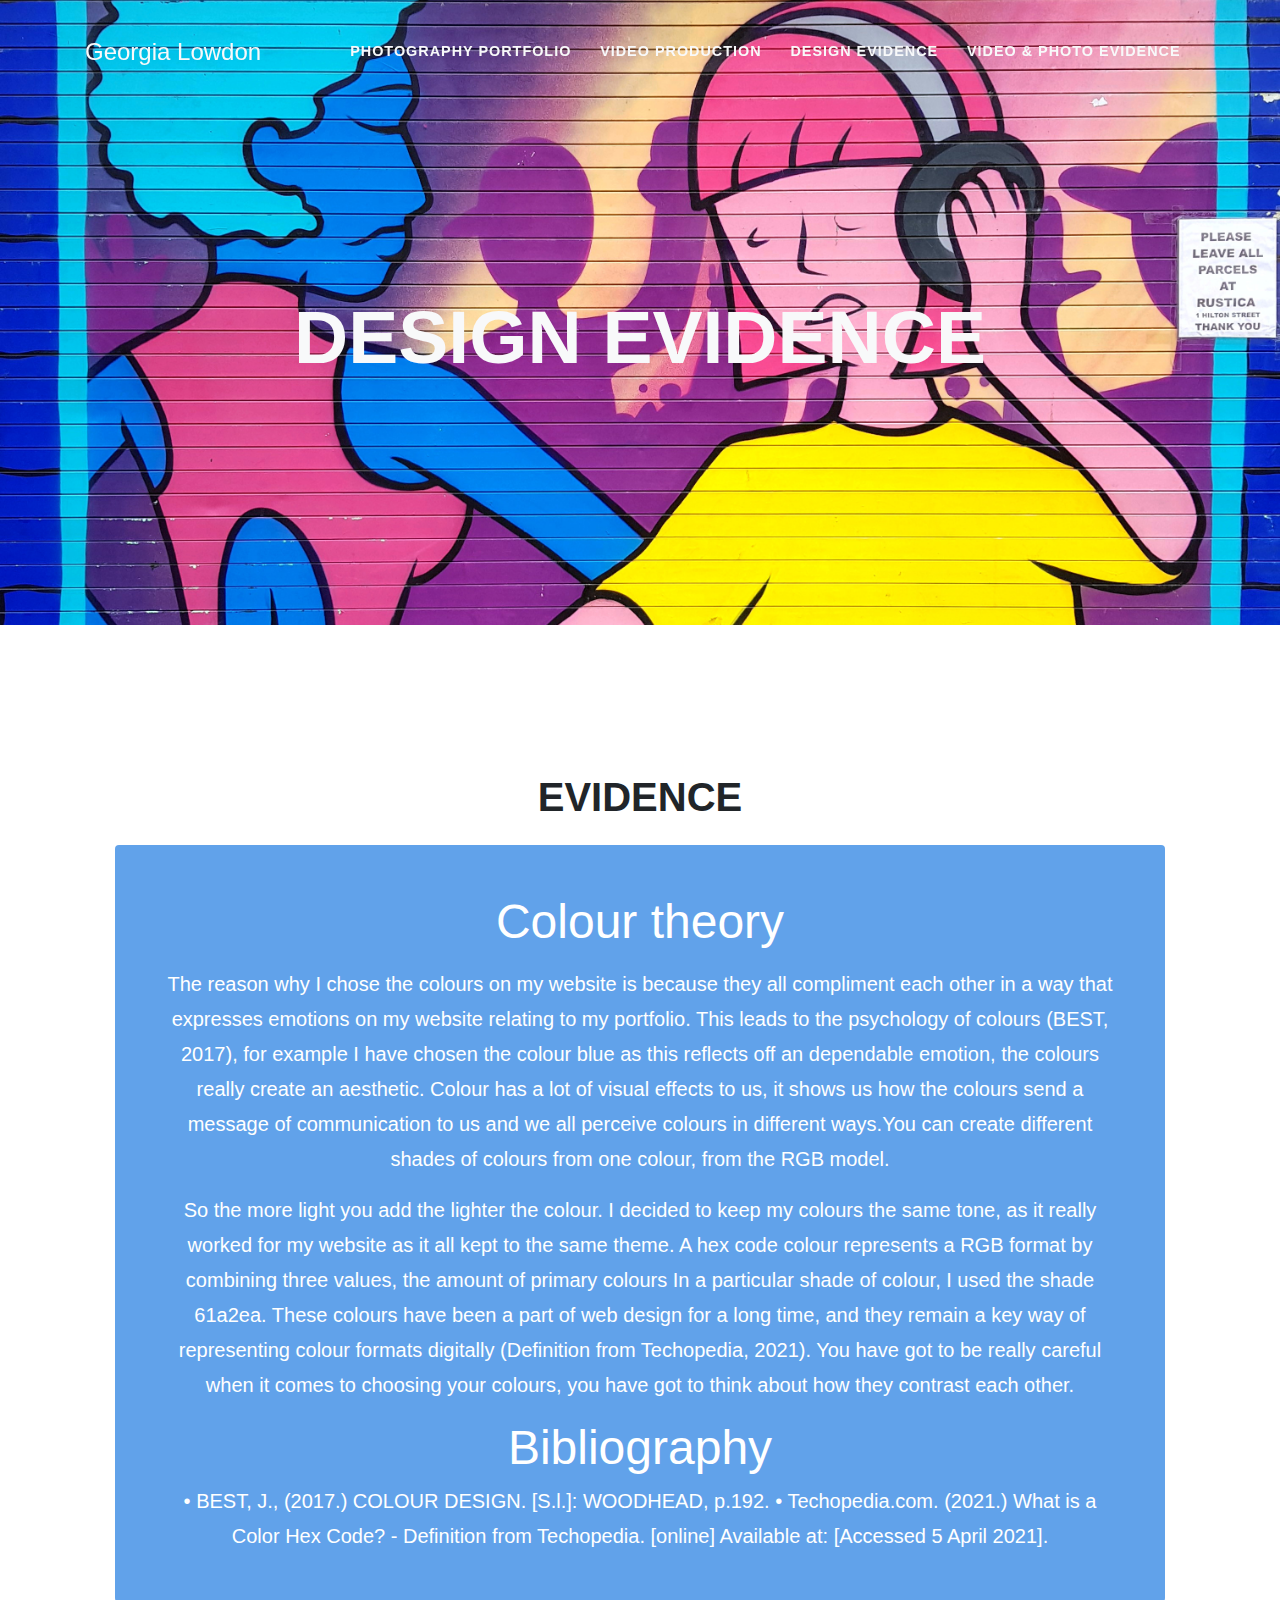
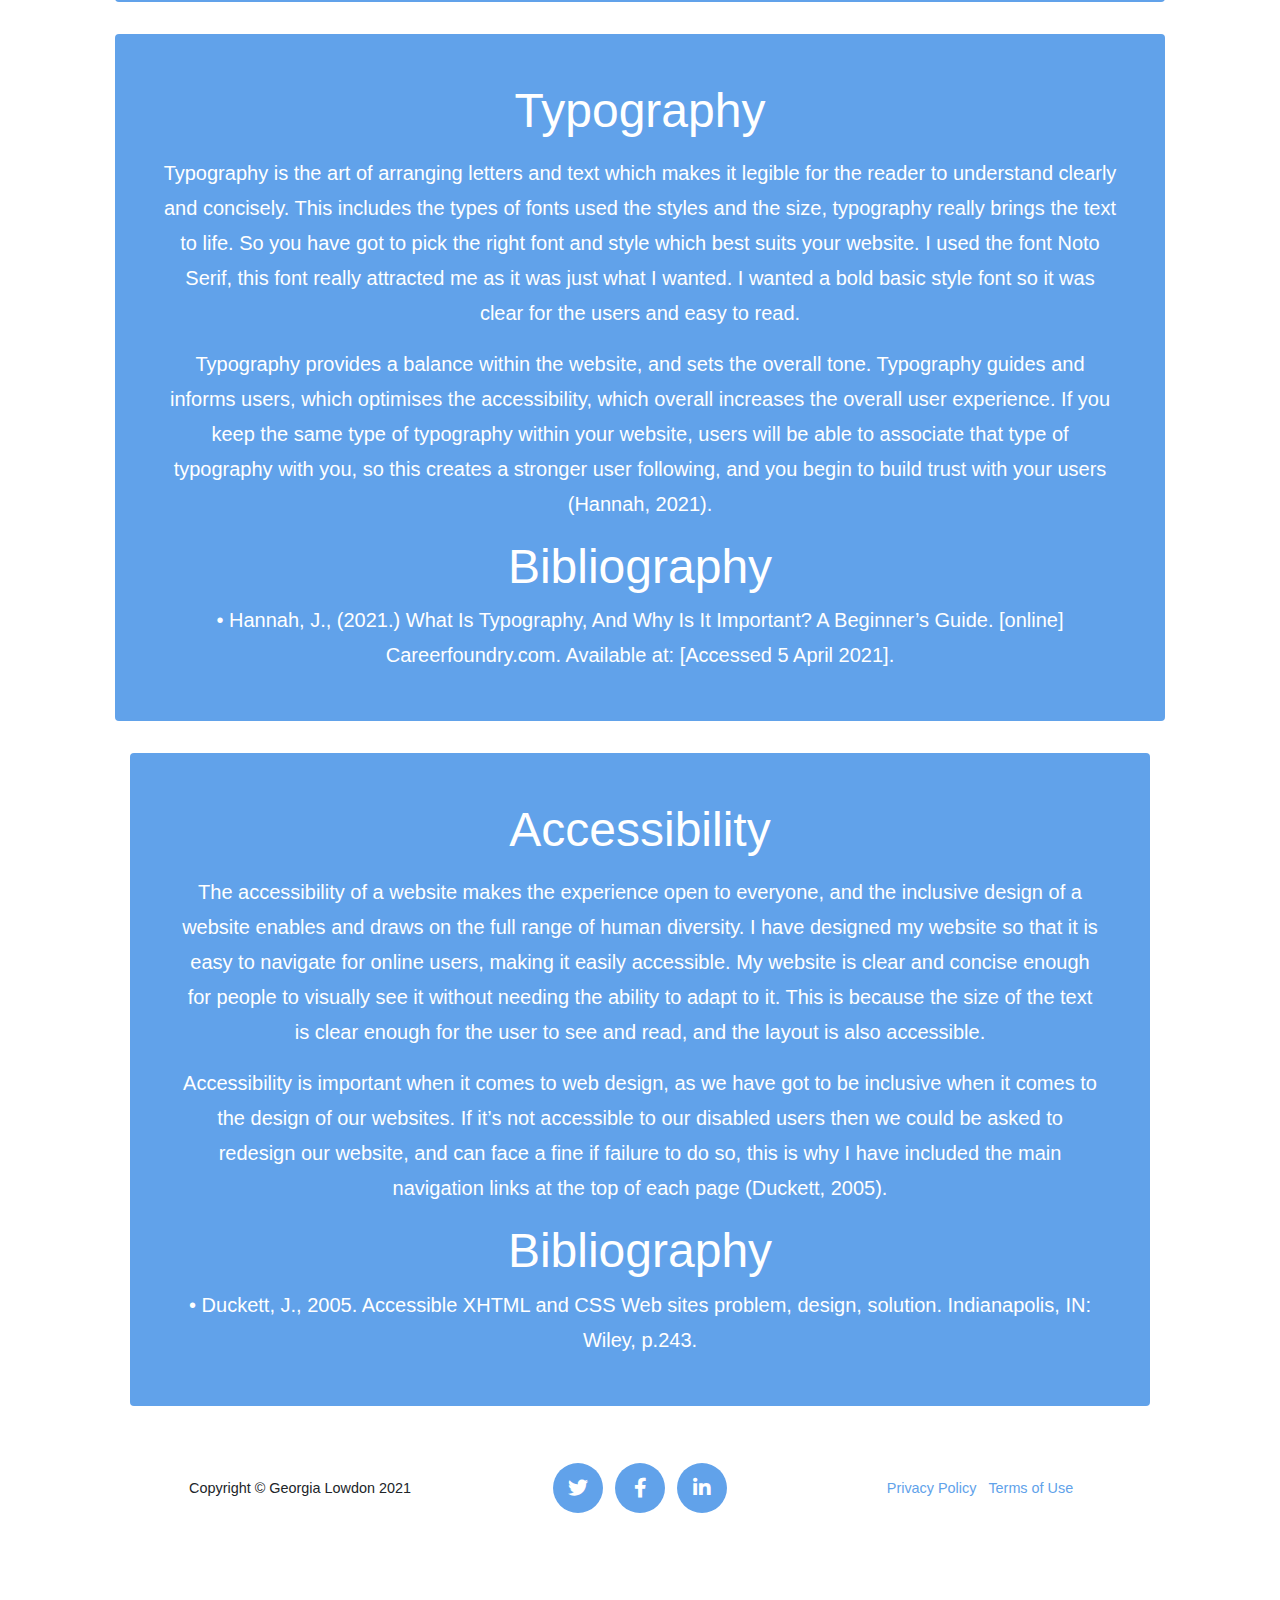
==== commit 736cfd7e: "Added more words" ====
--- a/design-evidence.html
+++ b/design-evidence.html
@@ -83,7 +83,7 @@
           <div class="col-md-12 px-0">
             <h1 class="display-4 font-">Colour theory</h1>
             <p class="lead my-3">The reason why I chose the colours on my website is because they all compliment each other in a way that expresses emotions on my website relating to my portfolio. This leads to the psychology of colours (BEST, 2017), for example I have chosen the colour blue as this reflects off an dependable emotion, the colours really create an aesthetic. Colour has a lot of visual effects to us, it shows us how the colours send a message of communication to us and we all perceive colours in different ways.You can create different shades of colours from one colour, from the RGB model.</p>
-            <p class="lead my-3">So the more light you add the lighter the colour. I decided to keep my colours the same tone, as it really worked for my website as it all kept to the same theme. A hex code colour represents a RGB format by combining three values, the amount of primary colours In a particular shade of colour, I used the shade 61a2ea. These colours have been a part of web design for a long time, and they remain a key way of representing colour formats digitally (Definition from Techopedia, 2021).</p>
+            <p class="lead my-3">So the more light you add the lighter the colour. I decided to keep my colours the same tone, as it really worked for my website as it all kept to the same theme. A hex code colour represents a RGB format by combining three values, the amount of primary colours In a particular shade of colour, I used the shade 61a2ea. These colours have been a part of web design for a long time, and they remain a key way of representing colour formats digitally (Definition from Techopedia, 2021). You have got to be really careful when it comes to choosing your colours, you have got to think about how they contrast each other.</p>
             <h1 class="display-4 font-">Bibliography</h1>
             <p class="lead mb-0">•	BEST, J., (2017.) COLOUR DESIGN. [S.l.]: WOODHEAD, p.192.
 •	Techopedia.com. (2021.) What is a Color Hex Code? - Definition from Techopedia. [online] Available at: <https://www.techopedia.com/definition/29788/color-hex-code> [Accessed 5 April 2021].
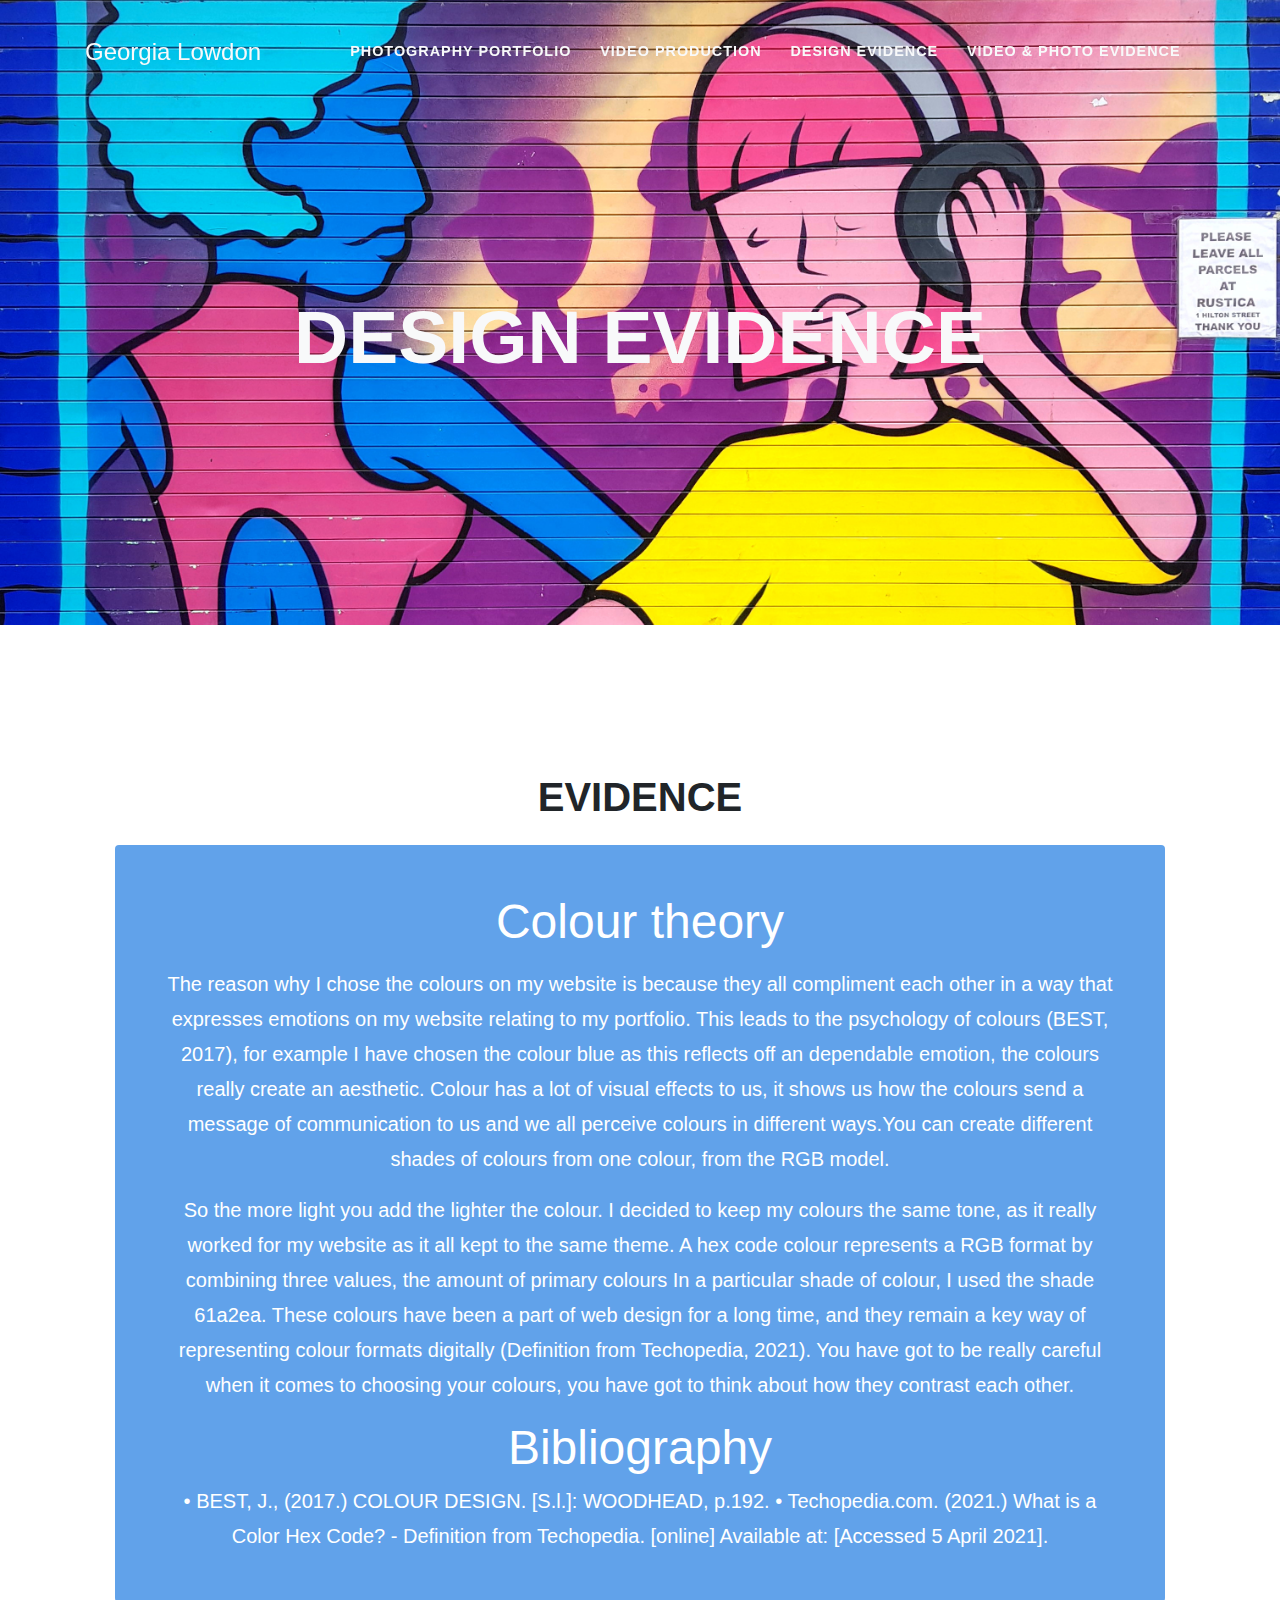
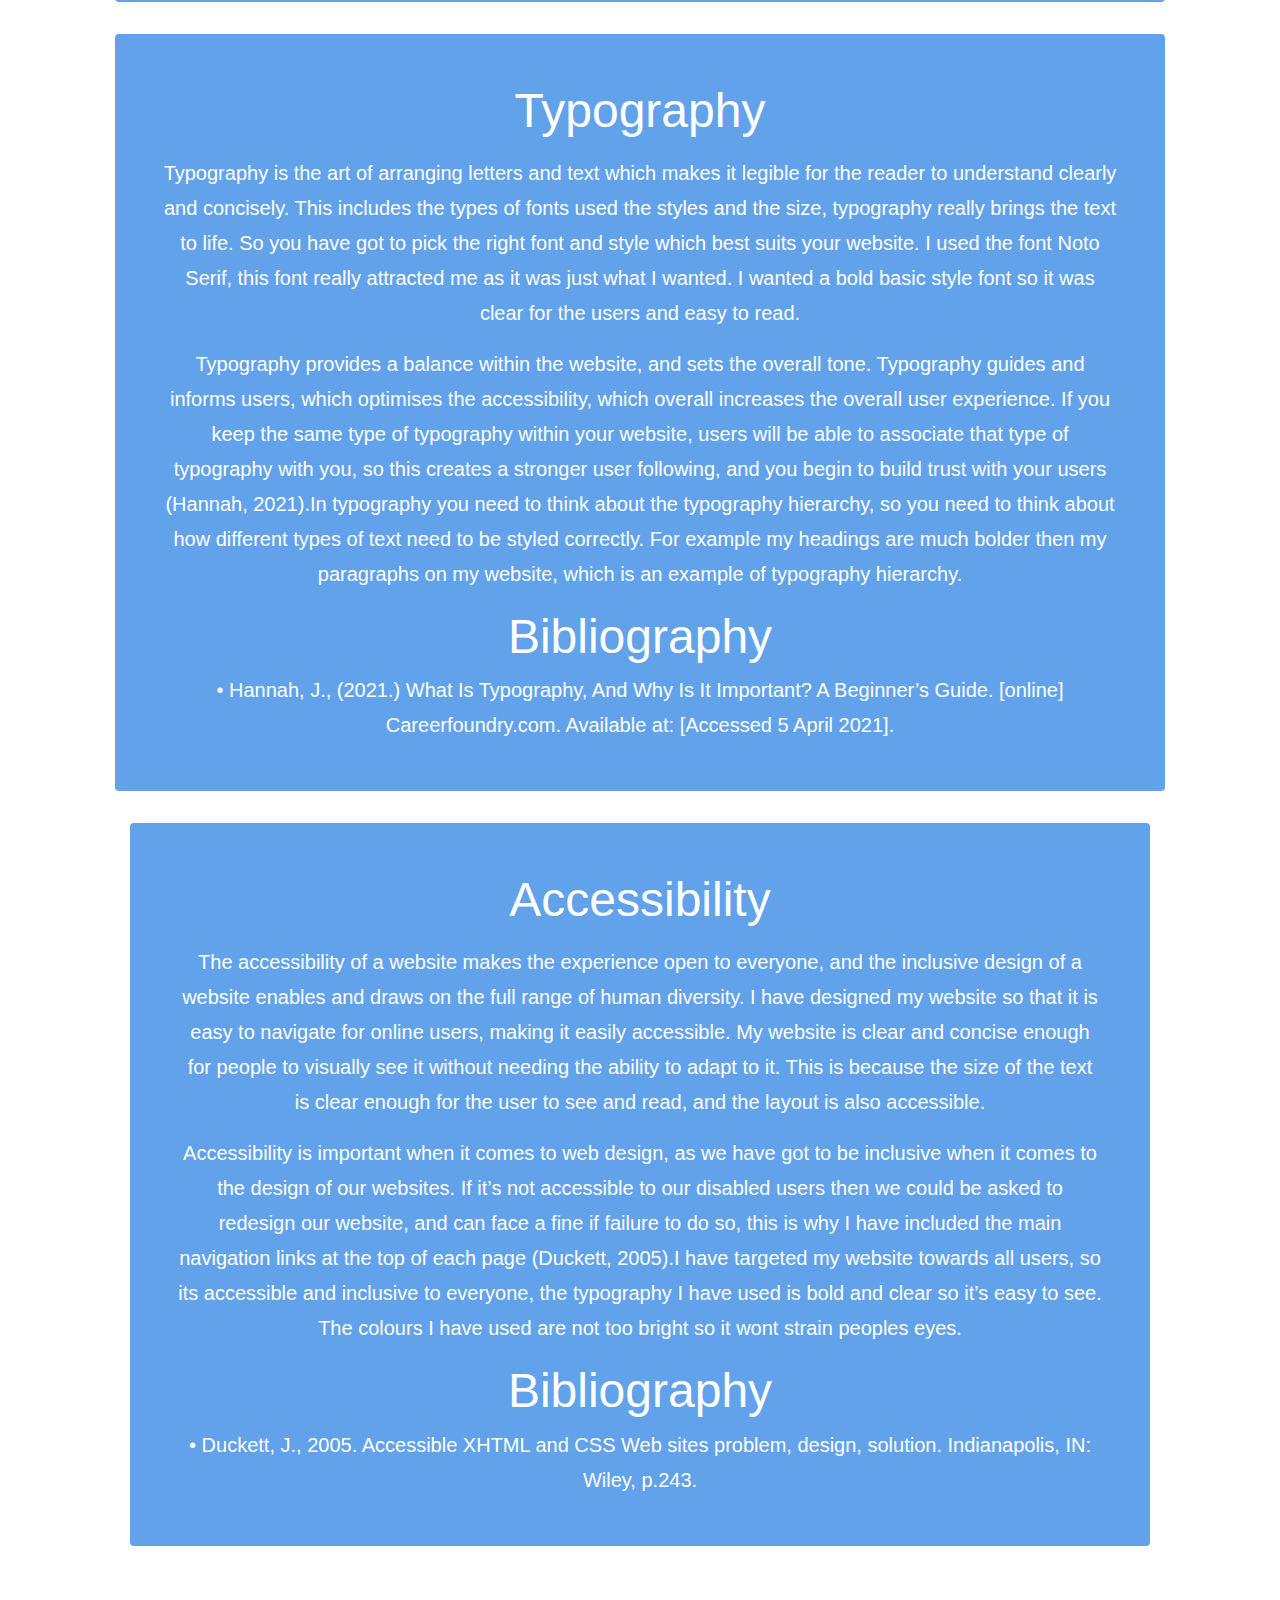
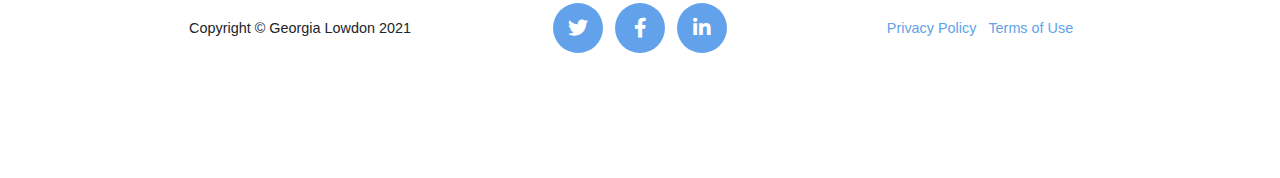
==== commit d5bcf6df: "Added text" ====
--- a/design-evidence.html
+++ b/design-evidence.html
@@ -103,7 +103,7 @@
 <div class="col-md-12 px-0">
 <h1 class="display-4 font-">Typography</h1>
 <p class="lead my-3">Typography is the art of arranging letters and text which makes it legible for the reader to understand clearly and concisely. This includes the types of fonts used the styles and the size, typography really brings the text to life. So you have got to pick the right font and style which best suits your website. I used the font Noto Serif, this font really attracted me as it was just what I wanted. I wanted a bold basic style font so it was clear for the users and easy to read.</p>
-<p class="lead my-3">Typography provides a balance within the website, and sets the overall tone. Typography guides and informs users, which optimises the accessibility, which overall increases the overall user experience. If you keep the same type of typography within your website, users will be able to associate that type of typography with you, so this creates a stronger user following, and you begin to build trust with your users (Hannah, 2021).</p>
+<p class="lead my-3">Typography provides a balance within the website, and sets the overall tone. Typography guides and informs users, which optimises the accessibility, which overall increases the overall user experience. If you keep the same type of typography within your website, users will be able to associate that type of typography with you, so this creates a stronger user following, and you begin to build trust with your users (Hannah, 2021).In typography you need to think about the typography hierarchy, so you need to think about how different types of text need to be styled correctly. For example my headings are much bolder then my paragraphs on my website, which is an example of typography hierarchy.</p>
   <h1 class="display-4 font-">Bibliography</h1>
 <p class="lead mb-0">•	Hannah, J., (2021.) What Is Typography, And Why Is It Important? A Beginner’s Guide. [online] Careerfoundry.com. Available at: <https://careerfoundry.com/en/blog/ui-design/beginners-guide-to-typography/#:~:text=In%20essence%2C%20typography%20is%20the,emotions%20and%20convey%20specific%20messages.> [Accessed 5 April 2021].</p>
 </div>
@@ -120,7 +120,7 @@
 <div class="col-md-12 px-0">
 <h1 class="display-4 font-">Accessibility</h1>
 <p class="lead my-3">The accessibility of a website makes the experience open to everyone, and the inclusive design of a website enables and draws on the full range of human diversity. I have designed my website so that it is easy to navigate for online users, making it easily accessible. My website is clear and concise enough for people to visually see it without needing the ability to adapt to it. This is because the size of the text is clear enough for the user to see and read, and the layout is also accessible.</p>
-<p class="lead my-3">Accessibility is important when it comes to web design, as we have got to be inclusive when it comes to the design of our websites. If it’s not accessible to our disabled users then we could be asked to redesign our website, and can face a fine if failure to do so, this is why I have included the main navigation links at the top of each page (Duckett, 2005).</p>
+<p class="lead my-3">Accessibility is important when it comes to web design, as we have got to be inclusive when it comes to the design of our websites. If it’s not accessible to our disabled users then we could be asked to redesign our website, and can face a fine if failure to do so, this is why I have included the main navigation links at the top of each page (Duckett, 2005).I have targeted my website towards all users, so its accessible and inclusive to everyone, the typography I have used is bold and clear so it’s easy to see. The colours I have used are not too bright so it wont strain peoples eyes. </p>
 <h1 class="display-4 font-">Bibliography</h1>
 <p class="lead mb-0">•	Duckett, J., 2005. Accessible XHTML and CSS Web sites problem, design, solution. Indianapolis, IN: Wiley, p.243.</p>
 </div>
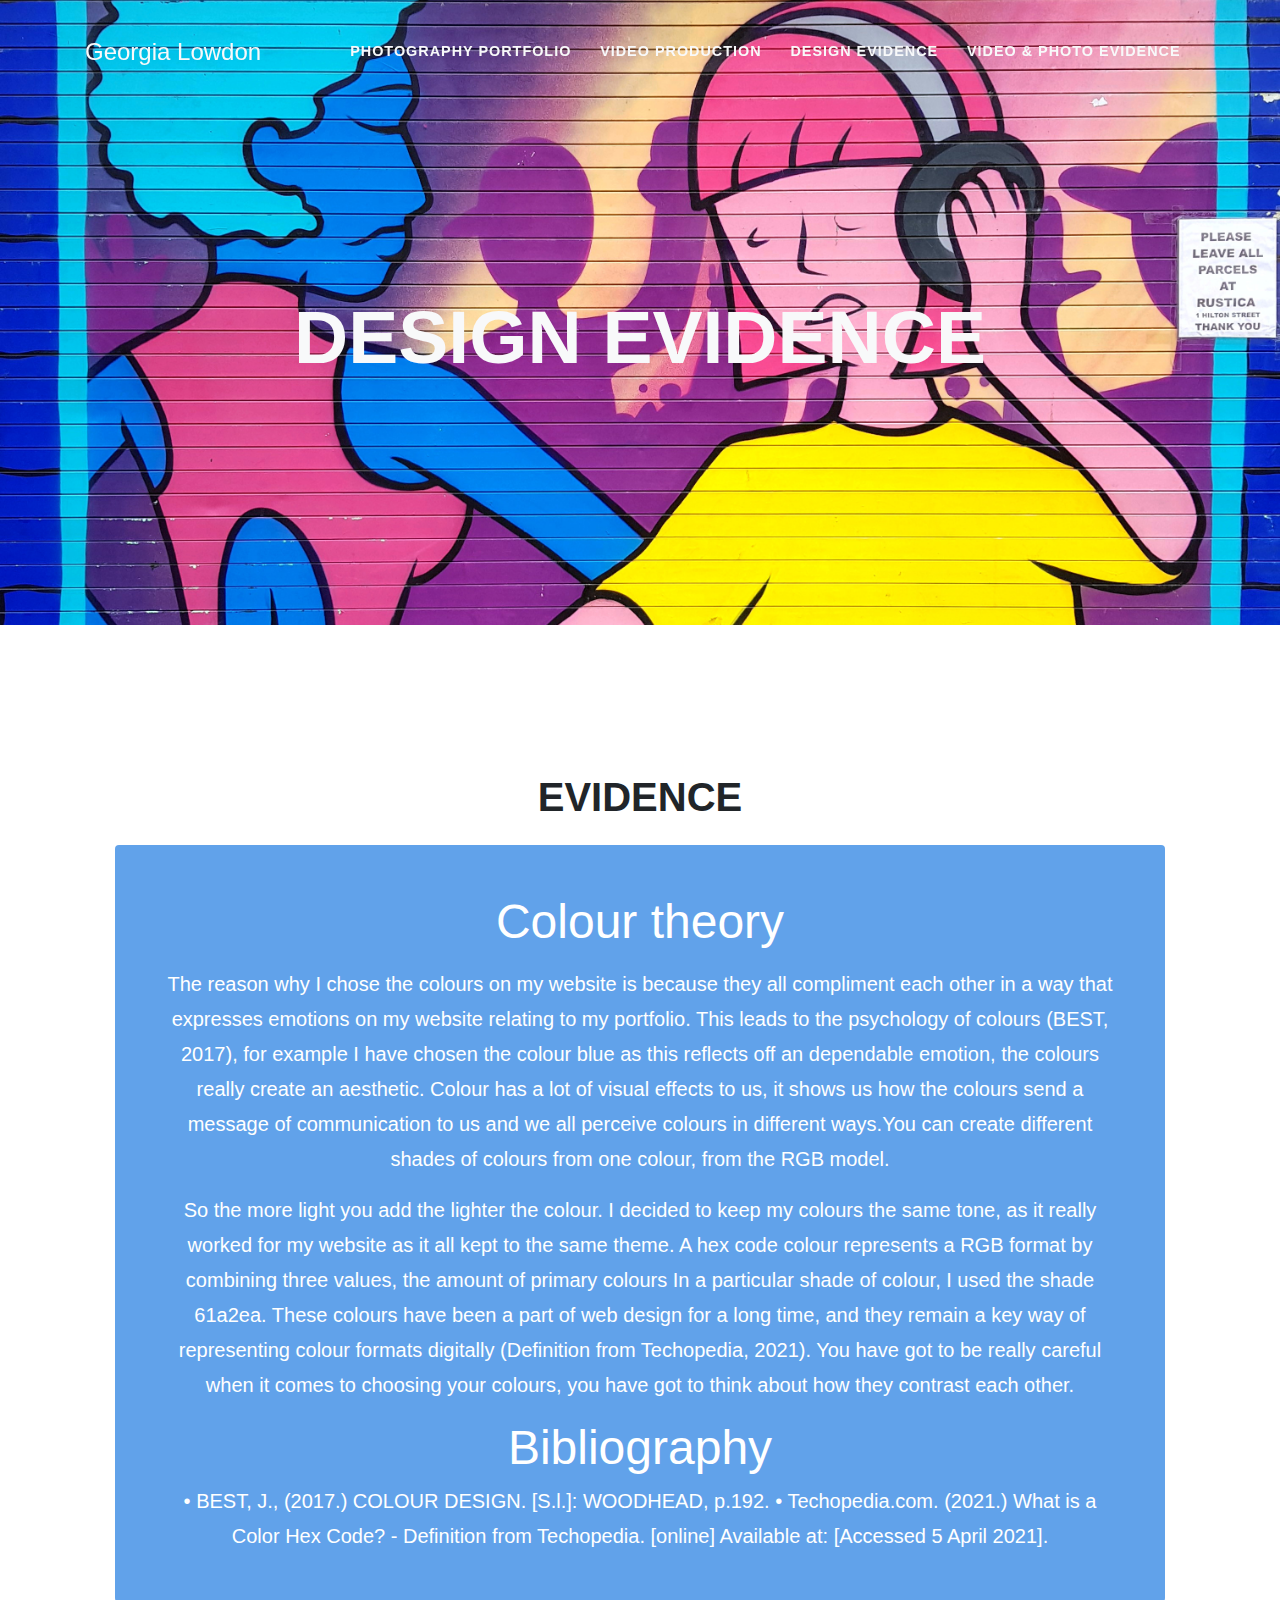
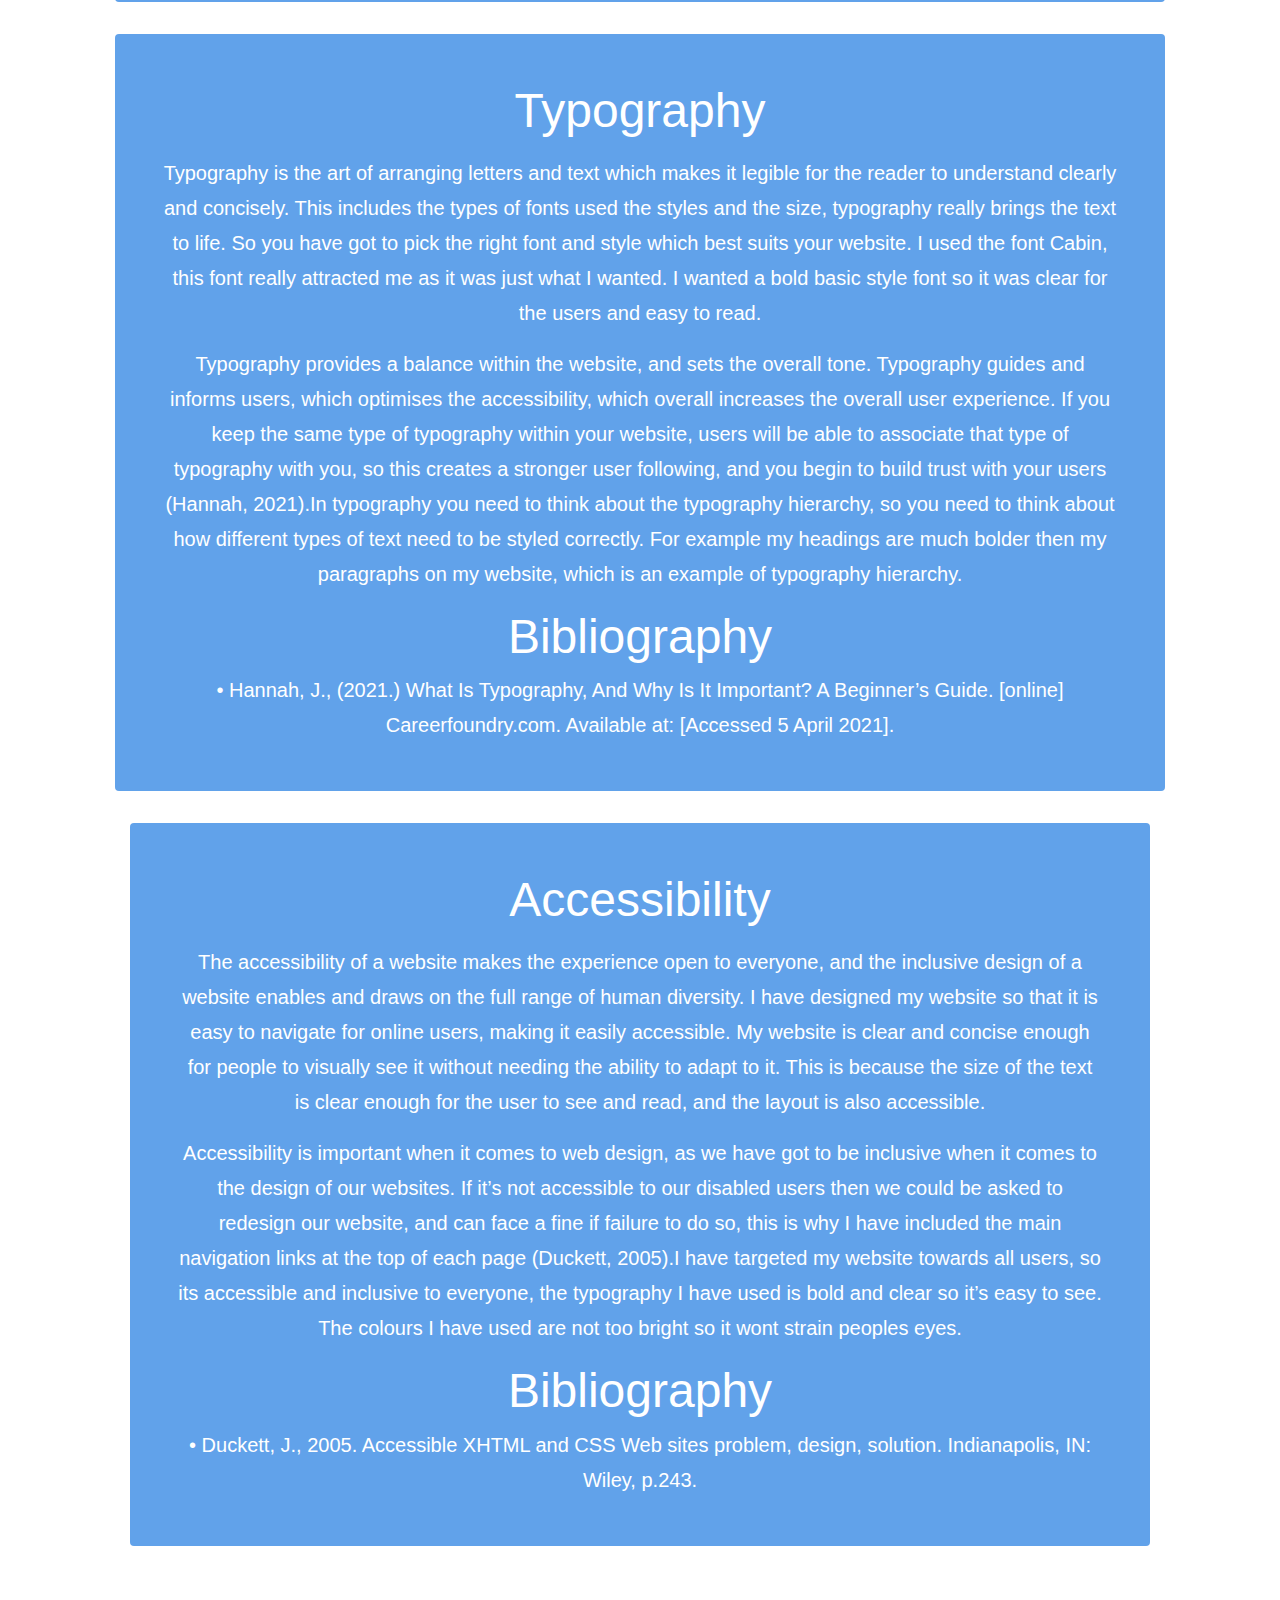
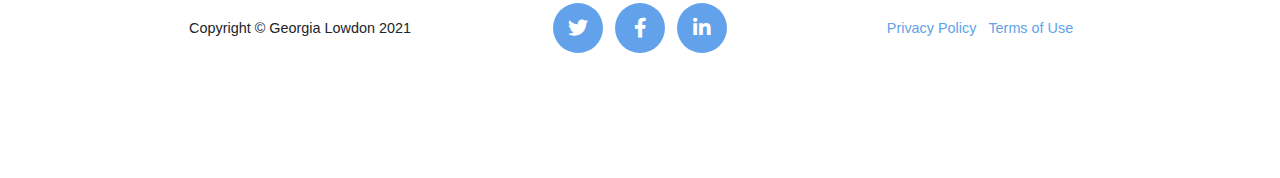
==== commit f6cfa35f: "Changed some text" ====
--- a/design-evidence.html
+++ b/design-evidence.html
@@ -102,7 +102,7 @@
 <div class="jumbotron p-3 p-md-5 text-white rounded featured-background">
 <div class="col-md-12 px-0">
 <h1 class="display-4 font-">Typography</h1>
-<p class="lead my-3">Typography is the art of arranging letters and text which makes it legible for the reader to understand clearly and concisely. This includes the types of fonts used the styles and the size, typography really brings the text to life. So you have got to pick the right font and style which best suits your website. I used the font Noto Serif, this font really attracted me as it was just what I wanted. I wanted a bold basic style font so it was clear for the users and easy to read.</p>
+<p class="lead my-3">Typography is the art of arranging letters and text which makes it legible for the reader to understand clearly and concisely. This includes the types of fonts used the styles and the size, typography really brings the text to life. So you have got to pick the right font and style which best suits your website. I used the font Cabin, this font really attracted me as it was just what I wanted. I wanted a bold basic style font so it was clear for the users and easy to read.</p>
 <p class="lead my-3">Typography provides a balance within the website, and sets the overall tone. Typography guides and informs users, which optimises the accessibility, which overall increases the overall user experience. If you keep the same type of typography within your website, users will be able to associate that type of typography with you, so this creates a stronger user following, and you begin to build trust with your users (Hannah, 2021).In typography you need to think about the typography hierarchy, so you need to think about how different types of text need to be styled correctly. For example my headings are much bolder then my paragraphs on my website, which is an example of typography hierarchy.</p>
   <h1 class="display-4 font-">Bibliography</h1>
 <p class="lead mb-0">•	Hannah, J., (2021.) What Is Typography, And Why Is It Important? A Beginner’s Guide. [online] Careerfoundry.com. Available at: <https://careerfoundry.com/en/blog/ui-design/beginners-guide-to-typography/#:~:text=In%20essence%2C%20typography%20is%20the,emotions%20and%20convey%20specific%20messages.> [Accessed 5 April 2021].</p>
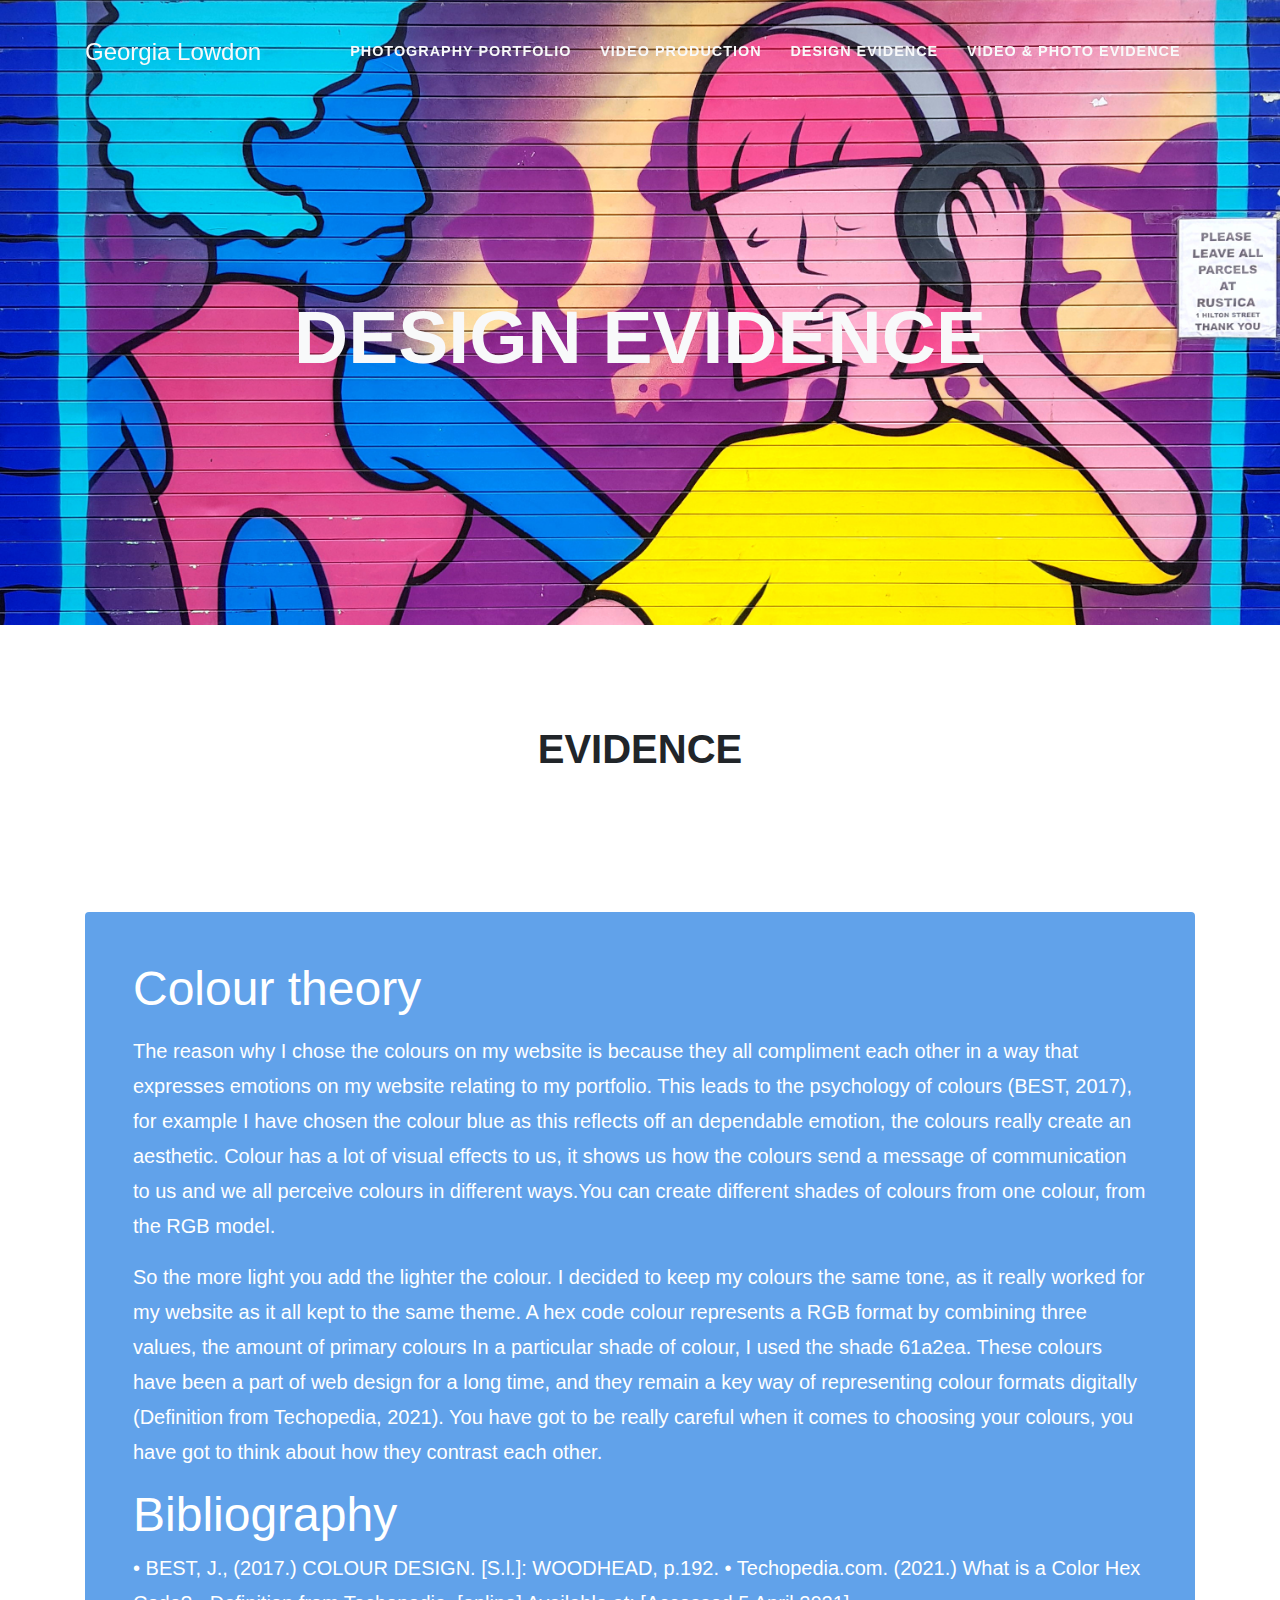
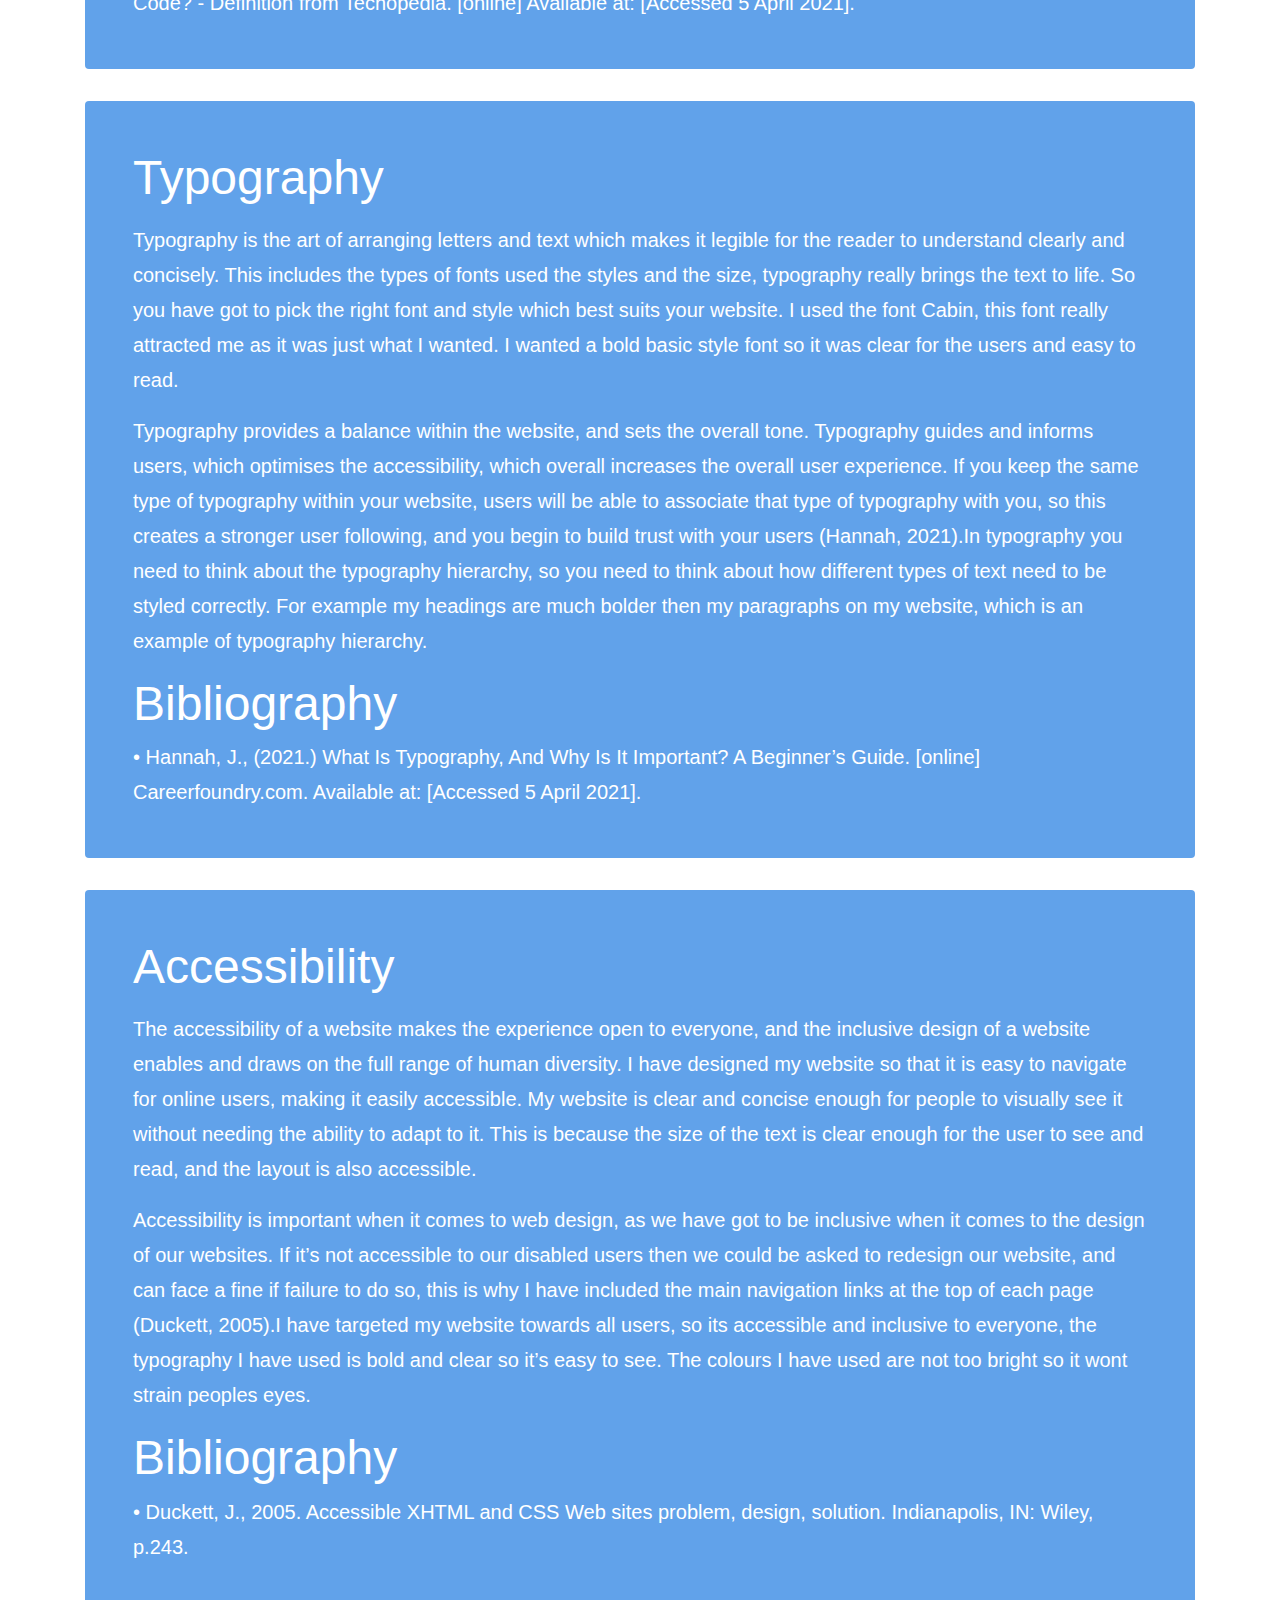
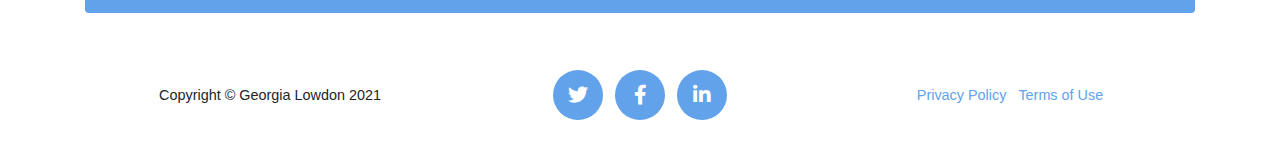
==== commit 86ef2f25: "made the boxes the same" ====
--- a/design-evidence.html
+++ b/design-evidence.html
@@ -66,8 +66,7 @@
     </div>
   </header>
 
-  <!-- Page Content -->
-  <div class="container mt-5">
+
 
     <!-- About -->
     <section class="page-section" id="about">
@@ -75,6 +74,10 @@
         <div class="row">
           <div class="col-lg-12 text-center">
             <h2 class="section-heading text-uppercase">Evidence</h2>
+          </div>
+        </div>
+      </div>
+    </section>
             <!-- One Featured Post -->
 
 <div class="container mt-4">
@@ -91,13 +94,13 @@
           </div>
         </div>
 
-  </div>
+
 
 <!-- End of One Featured Post -->
 
 <!-- One Featured Post -->
 
-<div class="container mt-4">
+
 
 <div class="jumbotron p-3 p-md-5 text-white rounded featured-background">
 <div class="col-md-12 px-0">
@@ -114,8 +117,6 @@
 
 <!-- One Featured Post -->
 
-<div class="container mt-4">
-
 <div class="jumbotron p-3 p-md-5 text-white rounded featured-background">
 <div class="col-md-12 px-0">
 <h1 class="display-4 font-">Accessibility</h1>
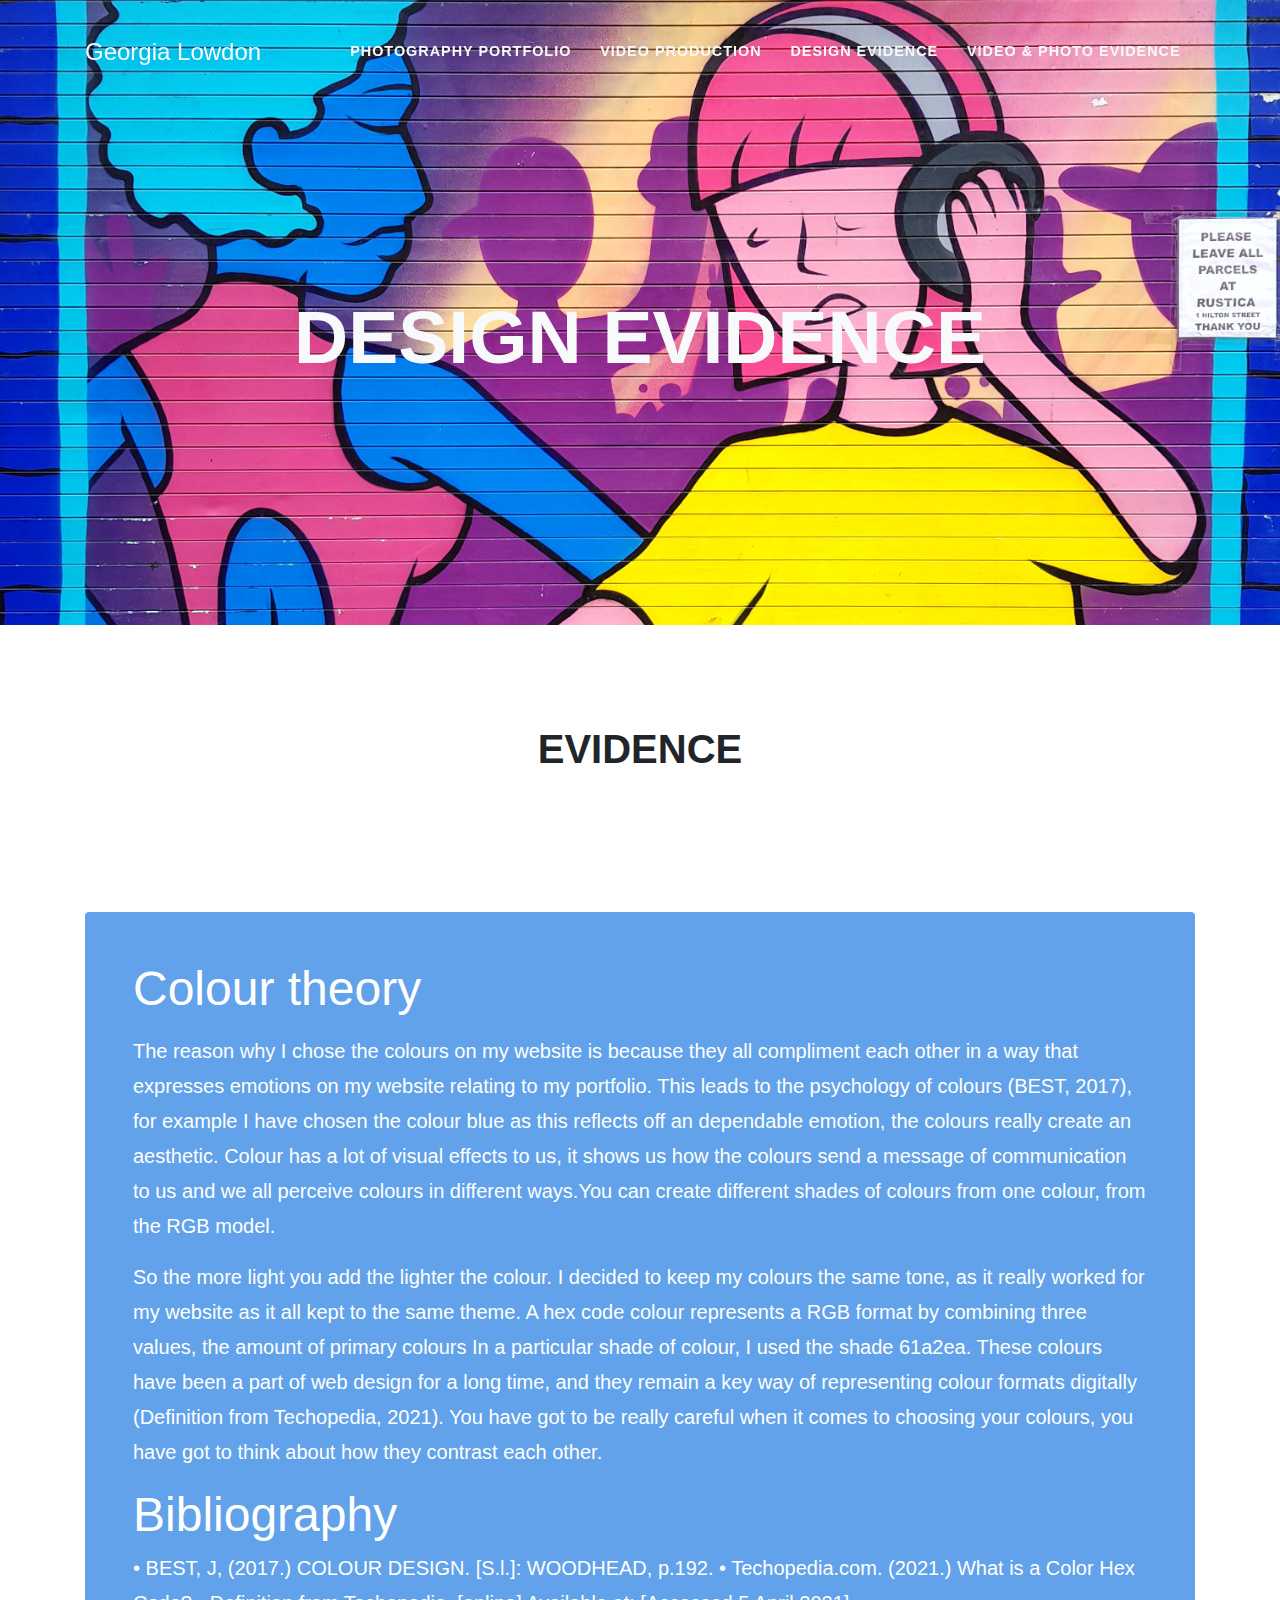
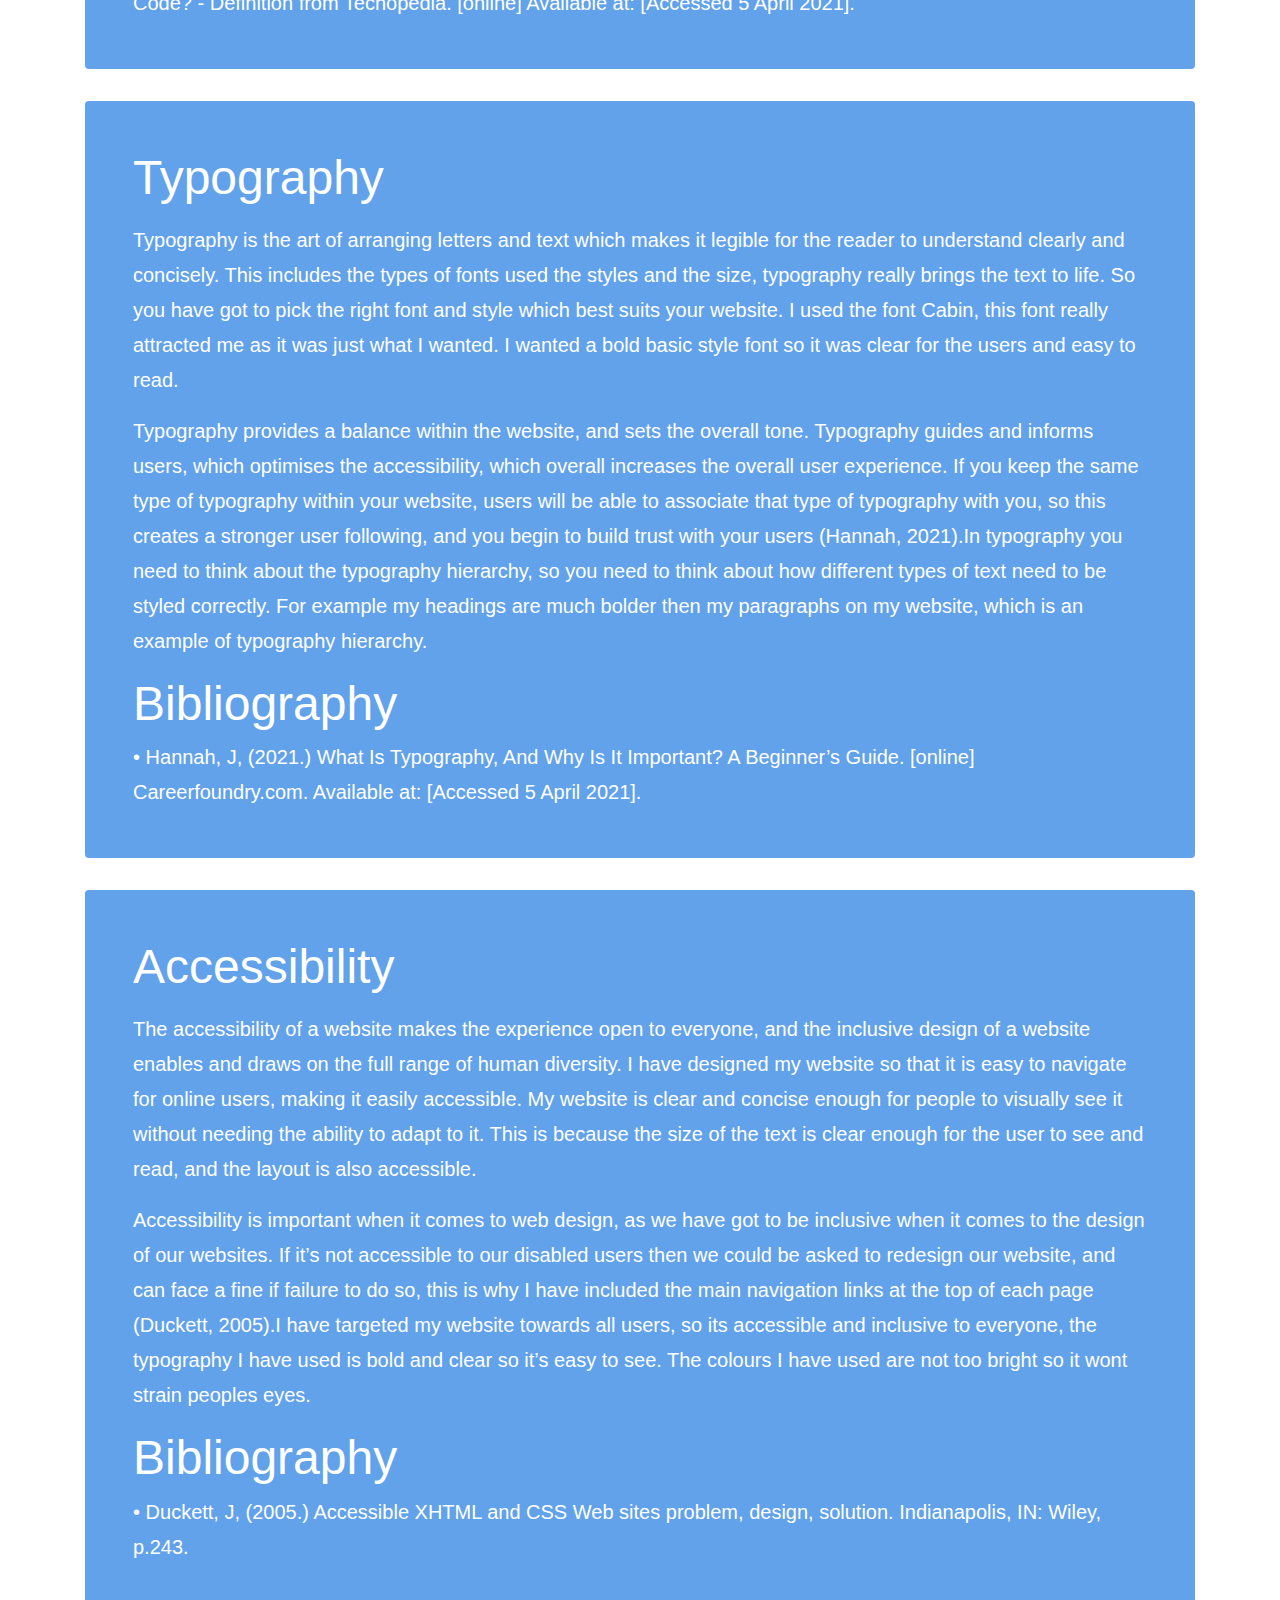
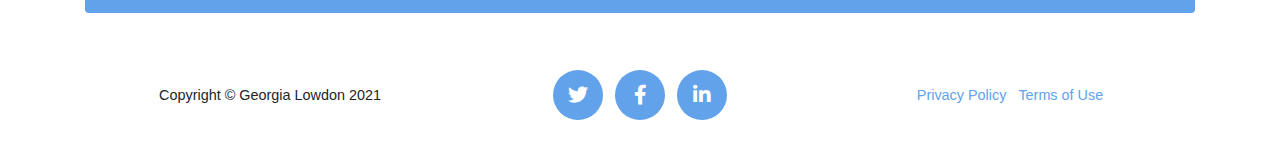
==== commit 865a92ab: "Formatted bibliography" ====
--- a/design-evidence.html
+++ b/design-evidence.html
@@ -88,7 +88,7 @@
             <p class="lead my-3">The reason why I chose the colours on my website is because they all compliment each other in a way that expresses emotions on my website relating to my portfolio. This leads to the psychology of colours (BEST, 2017), for example I have chosen the colour blue as this reflects off an dependable emotion, the colours really create an aesthetic. Colour has a lot of visual effects to us, it shows us how the colours send a message of communication to us and we all perceive colours in different ways.You can create different shades of colours from one colour, from the RGB model.</p>
             <p class="lead my-3">So the more light you add the lighter the colour. I decided to keep my colours the same tone, as it really worked for my website as it all kept to the same theme. A hex code colour represents a RGB format by combining three values, the amount of primary colours In a particular shade of colour, I used the shade 61a2ea. These colours have been a part of web design for a long time, and they remain a key way of representing colour formats digitally (Definition from Techopedia, 2021). You have got to be really careful when it comes to choosing your colours, you have got to think about how they contrast each other.</p>
             <h1 class="display-4 font-">Bibliography</h1>
-            <p class="lead mb-0">•	BEST, J., (2017.) COLOUR DESIGN. [S.l.]: WOODHEAD, p.192.
+            <p class="lead mb-0">•	BEST, J, (2017.) COLOUR DESIGN. [S.l.]: WOODHEAD, p.192.
 •	Techopedia.com. (2021.) What is a Color Hex Code? - Definition from Techopedia. [online] Available at: <https://www.techopedia.com/definition/29788/color-hex-code> [Accessed 5 April 2021].
 </p>
           </div>
@@ -108,7 +108,7 @@
 <p class="lead my-3">Typography is the art of arranging letters and text which makes it legible for the reader to understand clearly and concisely. This includes the types of fonts used the styles and the size, typography really brings the text to life. So you have got to pick the right font and style which best suits your website. I used the font Cabin, this font really attracted me as it was just what I wanted. I wanted a bold basic style font so it was clear for the users and easy to read.</p>
 <p class="lead my-3">Typography provides a balance within the website, and sets the overall tone. Typography guides and informs users, which optimises the accessibility, which overall increases the overall user experience. If you keep the same type of typography within your website, users will be able to associate that type of typography with you, so this creates a stronger user following, and you begin to build trust with your users (Hannah, 2021).In typography you need to think about the typography hierarchy, so you need to think about how different types of text need to be styled correctly. For example my headings are much bolder then my paragraphs on my website, which is an example of typography hierarchy.</p>
   <h1 class="display-4 font-">Bibliography</h1>
-<p class="lead mb-0">•	Hannah, J., (2021.) What Is Typography, And Why Is It Important? A Beginner’s Guide. [online] Careerfoundry.com. Available at: <https://careerfoundry.com/en/blog/ui-design/beginners-guide-to-typography/#:~:text=In%20essence%2C%20typography%20is%20the,emotions%20and%20convey%20specific%20messages.> [Accessed 5 April 2021].</p>
+<p class="lead mb-0">•	Hannah, J, (2021.) What Is Typography, And Why Is It Important? A Beginner’s Guide. [online] Careerfoundry.com. Available at: <https://careerfoundry.com/en/blog/ui-design/beginners-guide-to-typography/#:~:text=In%20essence%2C%20typography%20is%20the,emotions%20and%20convey%20specific%20messages.> [Accessed 5 April 2021].</p>
 </div>
 
 </div>
@@ -123,7 +123,7 @@
 <p class="lead my-3">The accessibility of a website makes the experience open to everyone, and the inclusive design of a website enables and draws on the full range of human diversity. I have designed my website so that it is easy to navigate for online users, making it easily accessible. My website is clear and concise enough for people to visually see it without needing the ability to adapt to it. This is because the size of the text is clear enough for the user to see and read, and the layout is also accessible.</p>
 <p class="lead my-3">Accessibility is important when it comes to web design, as we have got to be inclusive when it comes to the design of our websites. If it’s not accessible to our disabled users then we could be asked to redesign our website, and can face a fine if failure to do so, this is why I have included the main navigation links at the top of each page (Duckett, 2005).I have targeted my website towards all users, so its accessible and inclusive to everyone, the typography I have used is bold and clear so it’s easy to see. The colours I have used are not too bright so it wont strain peoples eyes. </p>
 <h1 class="display-4 font-">Bibliography</h1>
-<p class="lead mb-0">•	Duckett, J., 2005. Accessible XHTML and CSS Web sites problem, design, solution. Indianapolis, IN: Wiley, p.243.</p>
+<p class="lead mb-0">•	Duckett, J, (2005.) Accessible XHTML and CSS Web sites problem, design, solution. Indianapolis, IN: Wiley, p.243.</p>
 </div>
 
 </div>
